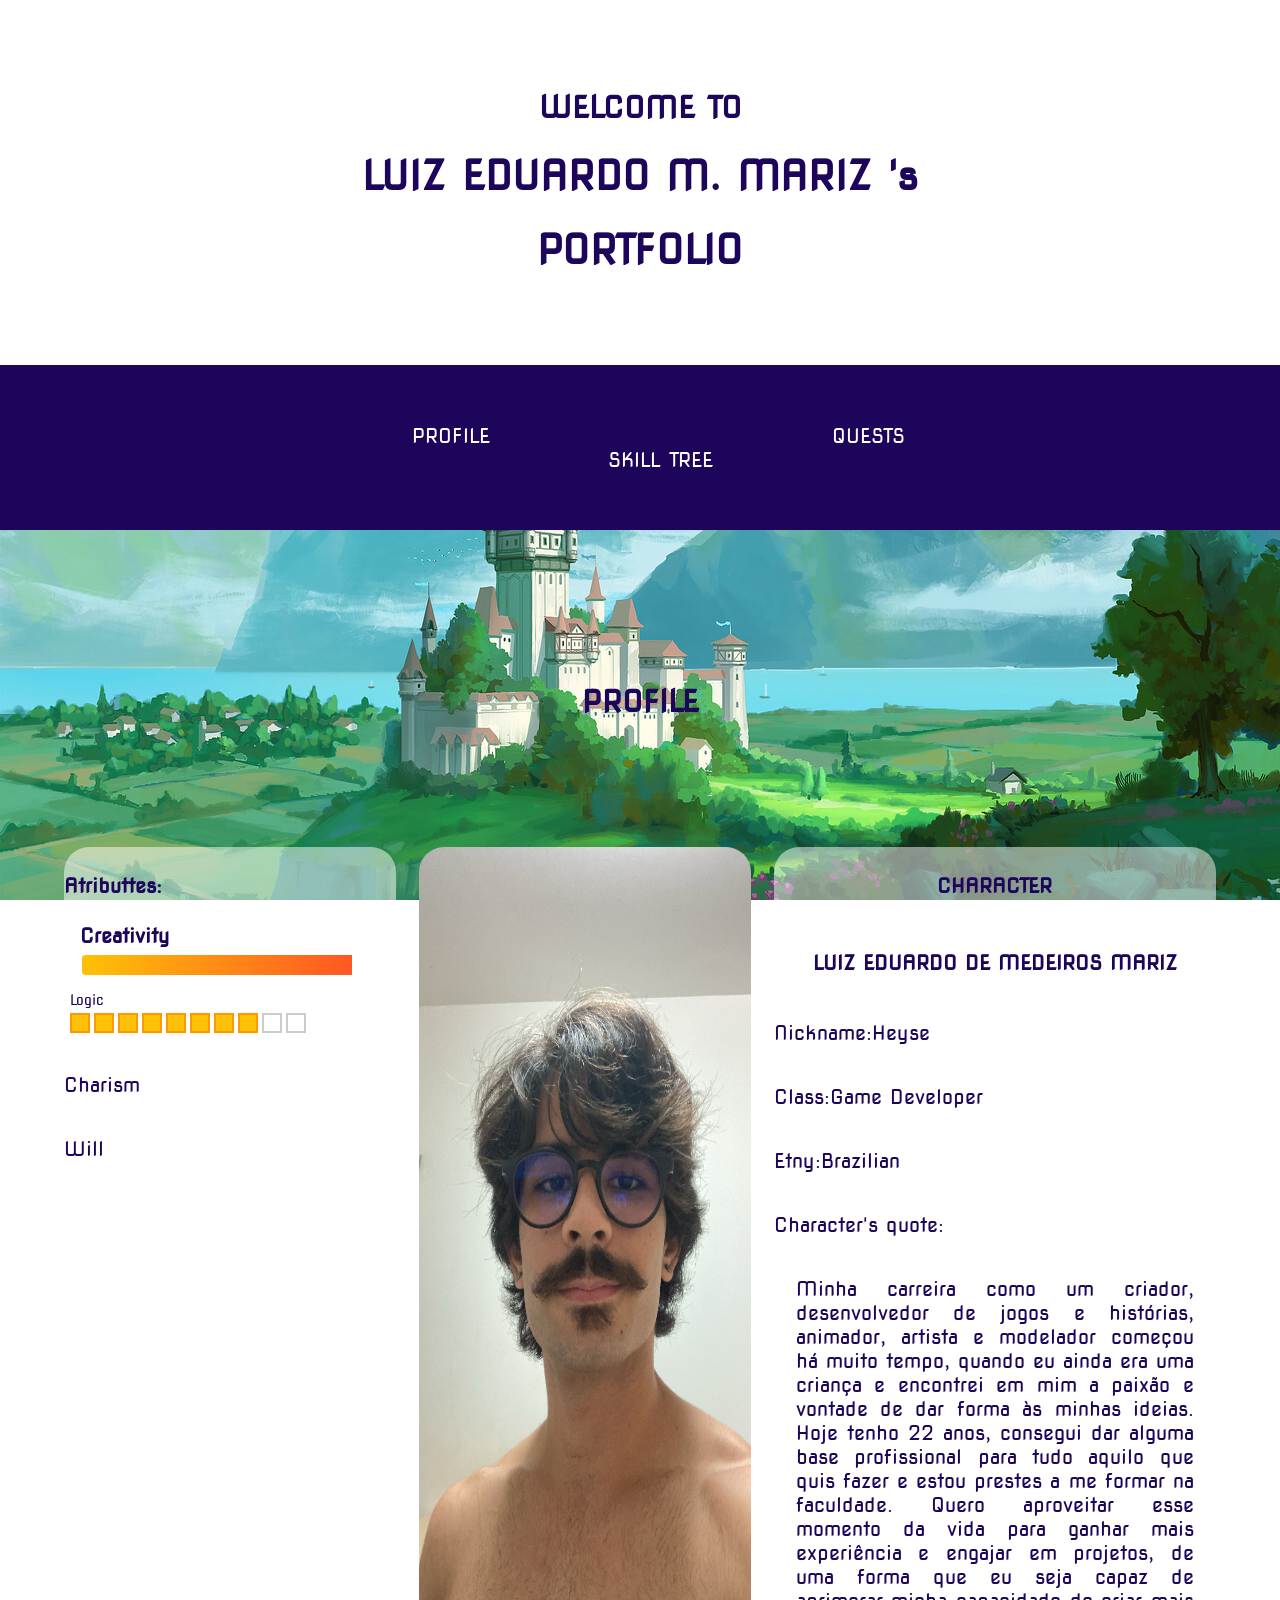
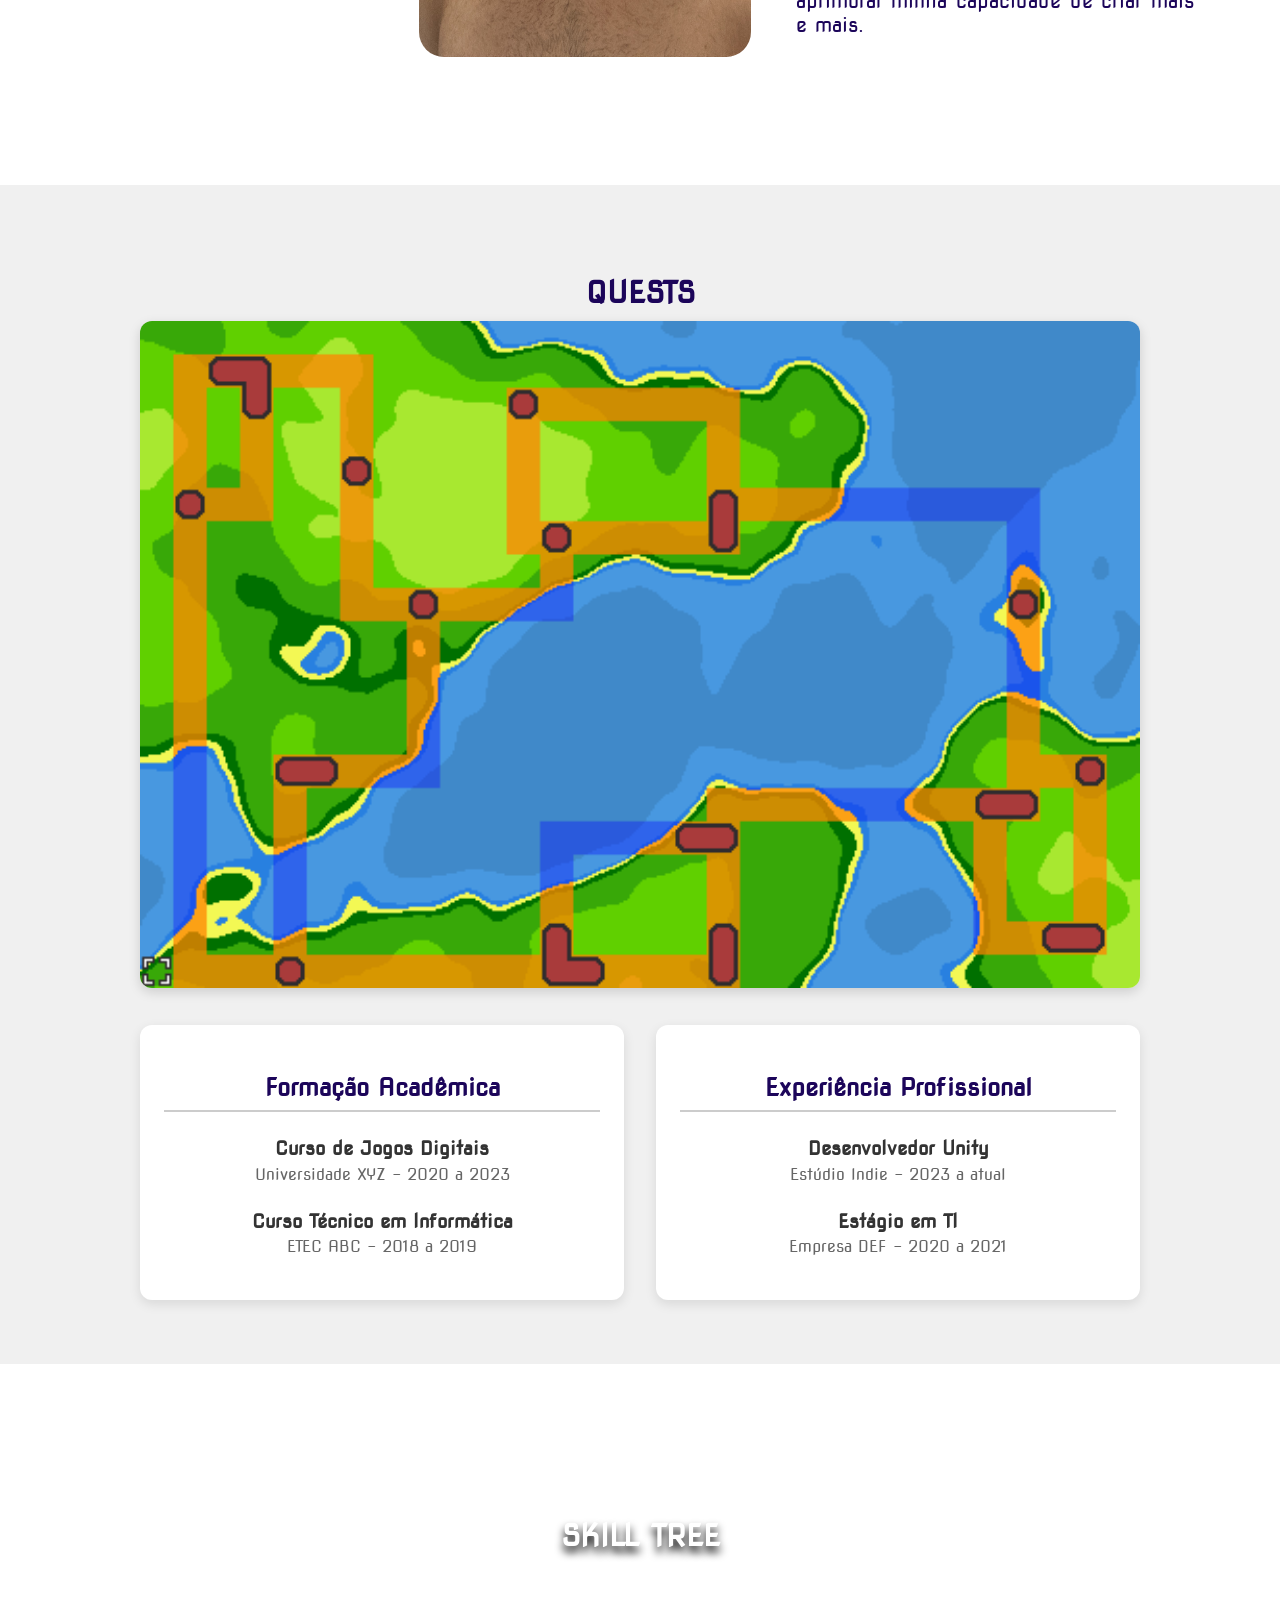
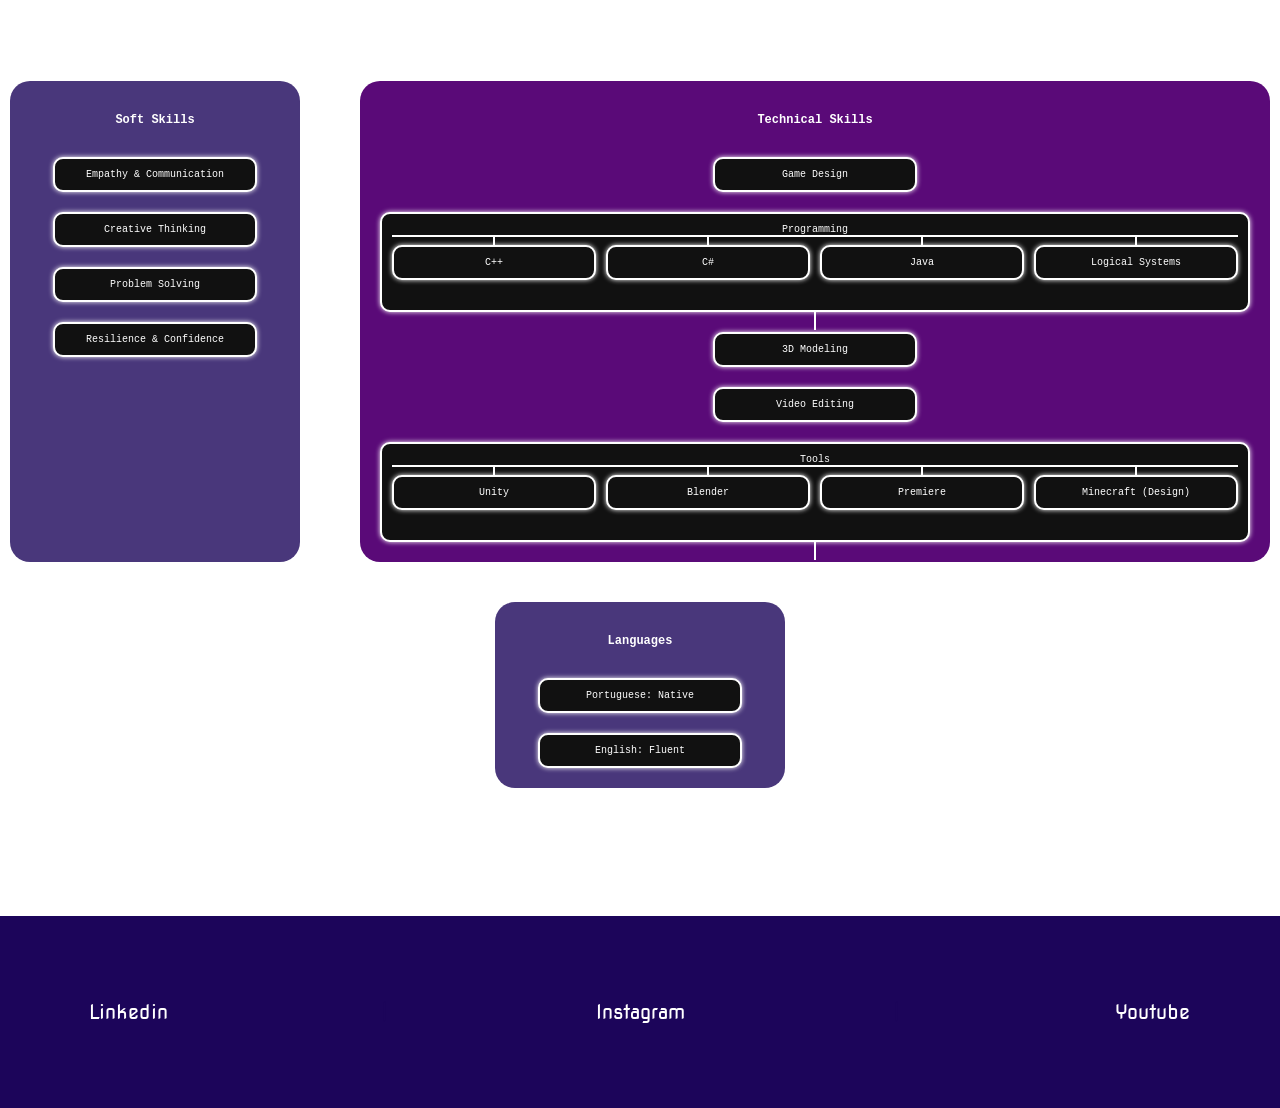
==== Portfolio.html @ ae9c26fe "1" ====
<!DOCTYPE html>
<html>
  <head>
    <meta charset="UTF-8">
    <meta name="viewport" content="width=device-width, initial-scale=1.0">
    <meta http-equiv="X-UA-Compatible" content="ie=edge">

    <link rel="stylesheet" href="css/Style.css">
    <link href="https://fonts.googleapis.com/css2?family=Nova+Square&display=swap" rel="stylesheet">

    <title>Mariz's Portfolio</title>
  </head>

  <body>
    <header id="Level01">
        <div class="container">
            <div class="title">
                <div>
                    <h2>WELCOME TO</h2>
                </div>
                <div>
                    <h1> <span>LUIZ EDUARDO M. MARIZ</span> 's</h1>
                </div>
                <div>
                    <h1>PORTFOLIO</h1>
                </div>
            </div>
        </div>
        
        <div class="container">
            <nav class="navigation">
                <ul>
                    <li><a href="#Level02">PROFILE</a></li>
                    <li><a href="#Level03">QUESTS</a></li>
                    <li><a href="#Level04">SKILL TREE</a></li>
                </ul>
            </nav>
        </div>
    </header>

    <section id="Level02">
        <div class="container section-title">
            <h2>PROFILE</h2>
        </div>
        <div class="container profile">
            <div class="container column" id="lvl02-atributtes">
                <div class="container">
                    <h4>Atributtes:</h4>
                </div>
                <div class="container column">
                    <div class="container row">
                        <div class="attribute">
                            <span>Creativity</span>
                            <div class="rating-bar">
                              <div class="fill" style="width: 90%;"></div>
                            </div>
                          </div>
                    </div>
                    <div class="container row">
                        <div class="attribute-pixel">
                            <span>Logic</span>
                            <div class="pixel-bar">
                              <span class="pixel filled"></span>
                              <span class="pixel filled"></span>
                              <span class="pixel filled"></span>
                              <span class="pixel filled"></span>
                              <span class="pixel filled"></span>
                              <span class="pixel filled"></span>
                              <span class="pixel filled"></span>
                              <span class="pixel filled"></span>
                              <span class="pixel"></span>
                              <span class="pixel"></span>
                            </div>
                          </div>
                    </div>
                    <div class="container row">
                        <p>Charism</p>
                    </div>
                    <div class="container row">
                        <p>Will</p>
                    </div>
                </div>
            </div>
            <div class="container" id="lvl02-image">
                <img src="./imgs/profile-img.JPG" alt="Luiz Eduardo's photo">
            </div>
            <div class="container" id="lvl02-description">
                <div class="container column" id="lvl02-description-title">
                    <div>
                        <h4>CHARACTER</h4>
                    </div>
                    <div>
                        <h4>LUIZ EDUARDO DE MEDEIROS MARIZ</h4>
                    </div>
                </div>
                <div class="container column">
                    <div class="container row">
                        <p>Nickname:</p> <p>Heyse</p>
                    </div>
                    <div class="container row">
                        <p>Class:</p> <p>Game Developer</p>
                    </div>
                    <div class="container row">
                        <p>Etny:</p> <p>Brazilian</p>
                    </div>
                    <div class="container row">
                        <p>Character's quote:</p> 
                        <div id="lvl02-description-character-quote">
                            <p>Minha carreira como um criador, desenvolvedor de jogos e histórias, animador, artista e modelador começou há muito tempo, 
                                quando eu ainda era uma criança e encontrei em mim a paixão e vontade de dar forma às minhas ideias. 
                                Hoje tenho 22 anos, consegui dar alguma base profissional para tudo aquilo que quis fazer e estou prestes a me formar na faculdade. 
                                Quero aproveitar esse momento da vida para ganhar mais experiência e engajar em projetos, de uma forma que eu seja capaz de aprimorar 
                                minha capacidade de criar mais e mais.
                            </p>
                        </div>
                    </div>
                </div>
            </div>
        </div>
    </section>

    <section id="Level03">
        <div class="container section-title">
            <h2>QUESTS</h2>
        </div>

        <div class="map-container">
            <img src="./imgs/map.png" alt="Mapa ilustrativo das experiências">
          </div>
        
          <div class="info-container">
            <div class="academic">
              <h3>Formação Acadêmica</h3>
              <div class="entry">
                <h4>Curso de Jogos Digitais</h4>
                <p>Universidade XYZ - 2020 a 2023</p>
              </div>
              <div class="entry">
                <h4>Curso Técnico em Informática</h4>
                <p>ETEC ABC - 2018 a 2019</p>
              </div>
            </div>
        
            <div class="professional">
              <h3>Experiência Profissional</h3>
              <div class="entry">
                <h4>Desenvolvedor Unity</h4>
                <p>Estúdio Indie - 2023 a atual</p>
              </div>
              <div class="entry">
                <h4>Estágio em TI</h4>
                <p>Empresa DEF - 2020 a 2021</p>
              </div>
            </div>
          </div>
        <!-- <div class="container" id="lvl03-image">
            
        </div>
        <div class="container row">
            <div class="container column">
                <div>
                    <h4>ACADEMIC</h4>
                </div>
                <div class="container row">
                    <div>
                        <p>Marista</p>
                        <p>Elementary to High School</p>
                        <p>2006 - 2019</p>
                    </div>
                    <div>
                        <p>Universidade Federal do Rio Grande do Norte (UFRN)</p>
                        <p>Bachelor in Information Technology</p>
                        <p>January 2021 - July 2025</p>
                    </div>
                </div>
            </div>
            <div class="container column">
                <div>
                    <h4>PROFESSIONAL</h4>
                </div>
                <div class="container row">
                    <div>
                        <p>SeuBoné</p>
                        <p>Web design and visual identity</p>
                        <p>Service branding and visual development</p>
                        <p>December 2020 to February 2021</p>
                    </div>
                    <div>
                        <p>Pendry Hotel</p>
                        <p>Housekeeping Assistant</p>
                        <p>December 2022 to March 2023</p>
                    </div>
                    <div>
                        <p>UFRN Extension</p>
                        <p>Educational Game Project, focused on teaching Mathematics and Geography </p>
                        <p>July 2023 to February 2024</p>
                    </div>
                </div>
            </div>
        </div> -->
    </section>

    <section id="Level04">
        <div class="container section-title">
            <h2>SKILL TREE</h2>
        </div>
        <!-- <div class="skill-tree">
            <div class="skill-branch">
              <div class="skill-node">Programming</div>
              <div class="skill-line vertical"></div>
              <div class="skill-subbranch">
                <div class="skill-node">C#</div>
                <div class="skill-node">Unity</div>
                <div class="skill-node">Git</div>
              </div>
            </div>
        </div> -->
        <div class="skill-tree-wrapper">
            <div class="skill-category">
              <h3>Soft Skills</h3>
              <div class="skill-node">Empathy & Communication</div>
              <div class="skill-node">Creative Thinking</div>
              <div class="skill-node">Problem Solving</div>
              <div class="skill-node">Resilience & Confidence</div>
            </div>
          
            <div class="skill-category central">
              <h3>Technical Skills</h3>
              <div class="skill-node">Game Design</div>
              <div class="skill-node has-children">
                Programming
                <div class="skill-subbranch">
                  <div class="skill-node">C++</div>
                  <div class="skill-node">C#</div>
                  <div class="skill-node">Java</div>
                  <div class="skill-node">Logical Systems</div>
                </div>
              </div>
              <div class="skill-node">3D Modeling</div>
              <div class="skill-node">Video Editing</div>
              <div class="skill-node has-children">
                Tools
                <div class="skill-subbranch">
                  <div class="skill-node">Unity</div>
                  <div class="skill-node">Blender</div>
                  <div class="skill-node">Premiere</div>
                  <div class="skill-node">Minecraft (Design)</div>
                </div>
              </div>
            </div>
          
            <div class="skill-category">
              <h3>Languages</h3>
              <div class="skill-node">Portuguese: Native</div>
              <div class="skill-node">English: Fluent</div>
            </div>
          </div>
    </section>

  </body>

  <footer>
    <div class="container">
        <div class="item">
            <a href="https://www.linkedin.com/in/luiz-eduardo-mariz-1476a11b5/" target="_blank">Linkedin</a>
        </div>
        <div class="item">
            <p>|</p>
        </div>
        <div class="item">
            <a href="https://www.instagram.com/dumarizz/?hl=pt-br" target="_blank">Instagram</a>
        </div>
        <div class="item">
            <p>|</p>
        </div>
        <div class="item">
            <a href="https://www.youtube.com/@casanarvore" target="_blank">Youtube</a>
        </div>
    </div>
  </footer>
</html>
---- css/Style.css ----
/* General */

.container{
  display: flex;
  flex-wrap: wrap;
  /* justify-content: space-between; */
}

a{
  text-decoration: none;
}

.item{
  text-align: center;
  flex: 1;
  margin: auto;
}

.section-title h2{
  margin-left: auto;
  margin-right: auto;

  margin-bottom: 10%;
}

.column{
  flex-direction: column;
}

.row{
  flex-direction: row;
}

/*  Body */

body{
  margin: 0;

  text-align: center;
  color: rgb(28, 5, 90);

  font-family: "Nova Square", sans-serif;
  /* font-family:Bahnschrift, Comic Sans MS; */
  font-size: 20px
}

/* Header */

.title{
  width: 100%;

  background-image: url(https://images.steamusercontent.com/ugc/2310974141604980016/B4EF3A7A2D1772DE26B1A6F51CE33A04FD8BB917/?imw=5000&imh=5000&ima=fit&impolicy=Letterbox&imcolor=%23000000&letterbox=false);

  padding-top: 5%;
  padding-bottom: 5%;
}

.navigation{
  background-color: rgb(28, 5, 90);

  flex: auto;
  padding-top: 3%;
  padding-bottom: 3%;

  z-index: 2;
}

.navigation ul{
  list-style-type: none;

  display: block;
}

.navigation li{
  display: inline-block;
  width: 33%;
}

.navigation a{
  color: white;
}

/* profile - Level02 */

#Level02{

  padding-top: 10%;
  padding-bottom: 10%;

  background: url(../imgs/castle_field1.jpg) fixed;
  background-color: #fff;

  z-index: 1;
}

.profile{
  /* display: flex; */
  justify-content: space-around;

  margin-left: 5%;
  margin-right: 5%;
}

#lvl02-atributtes{
  flex: 3;
  text-align: center;

  border-radius: 25px;
  background-color: rgba(255, 255, 255, 0.5);
}

.attribute {
  margin-bottom: 15px;
  text-align: left;
  width: 100%;
  max-width: 300px;
  margin-left: auto;
  margin-right: auto;

  font-weight: bold;
}

.rating-bar {
  width: 100%;
  height: 20px;
  background-color: rgba(255, 255, 255, 0.2);
  border: 2px solid white;
  border-radius: 5px;
  overflow: hidden;
  margin-top: 5px;
}

.fill {
  height: 100%;
  background: linear-gradient(to right, #ffc107, #ff5722);
  border-radius: 3px 0 0 3px;
}

.attribute-pixel {
  margin-bottom: 20px;
  text-align: left;
  width: 100%;
  max-width: 320px;
  margin-left: auto;
  margin-right: auto;

  font-size: 14px;
}

.pixel-bar {
  display: flex;
  gap: 4px;
  margin-top: 5px;
}

.pixel {
  width: 20px;
  height: 20px;
  background-color: transparent;
  border: 2px solid #ccc;
  box-sizing: border-box;
}

.pixel.filled {
  background-color: #ffc107;
  border-color: #ff9800;
}

#lvl02-image{
  flex: 3;
  justify-content: center;
  margin-left: 2%;
  margin-right: 2%;

  border-radius: 25px;
}

#lvl02-image img{
  width: 100%;
  max-width: 1000px;
  height: auto;

  border-radius: 25px;
}

#lvl02-description{
  flex: 4;
  flex-wrap: wrap;
  text-align: center;

  border-radius: 25px;
  background-color: rgba(255, 255, 255, 0.5);
}

#lvl02-description div{
  width: 100%;

}

#lvl02-description-character-quote{
  margin-left: 5%;
  margin-right: 5%;

  text-align: justify;
}

/* quests - Level03 */

/* #Level03{
  width: 100%; 
  padding-top: 10%;
  padding-bottom: 10%;
  background-color: rgb(14, 29, 95);

  color: white;

  z-index: 2;
} */

#Level03 {
  padding: 4rem 2rem;
  background-color: #f0f0f0;
  display: flex;
  flex-direction: column;
  align-items: center;
}

#Level03 .map-container {
  width: 100%;
  max-width: 1000px;
  margin-bottom: 2rem;
}

#Level03 .map-container img {
  width: 100%;
  height: auto;
  border-radius: 12px;
  box-shadow: 0 4px 12px rgba(0, 0, 0, 0.15);
}

/* Container das duas áreas (acadêmica e profissional) */
#Level03 .info-container {
  display: flex;
  flex-direction: row;
  justify-content: space-between;
  gap: 2rem;
  width: 100%;
  max-width: 1000px;
  flex-wrap: wrap;
}

/* Cada coluna */
#Level03 .academic,
#Level03 .professional {
  flex: 1;
  min-width: 300px;
  background-color: white;
  border-radius: 12px;
  padding: 1.5rem;
  box-shadow: 0 4px 12px rgba(0, 0, 0, 0.1);
}

/* Título das colunas */
#Level03 .academic h3,
#Level03 .professional h3 {
  font-size: 1.5rem;
  margin-bottom: 1rem;
  border-bottom: 2px solid #ccc;
  padding-bottom: 0.5rem;
}

/* Tópicos dentro de cada área */
#Level03 .academic .entry,
#Level03 .professional .entry {
  margin-bottom: 1.25rem;
}

#Level03 .entry h4 {
  font-size: 1.2rem;
  margin-bottom: 0.3rem;
  color: #333;
}

#Level03 .entry p {
  margin: 0;
  font-size: 1rem;
  color: #666;
}

/* skill tree - Level04 */

#Level04{
  width: 100%; 
  padding-top: 10%;
  padding-bottom: 10%;

  background: url(../imgs/galaxy1.webp) fixed;
  background-color: rgb(210, 255, 127);
}

#Level04 .section-title{
  color: white;
  text-shadow: 0 6px 8px black
}

/* .skill-tree {
  display: flex;
  justify-content: center;
  align-items: flex-start;
  flex-direction: column;
  gap: 20px;
  margin: 0 auto;
  width: fit-content;
}

.skill-branch {
  display: flex;
  flex-direction: column;
  align-items: center;
  position: relative;
}

.skill-subbranch {
  display: flex;
  gap: 40px;
  margin-top: 20px;
}

.skill-node {
  background-color: rgb(28, 5, 90);
  color: white;
  padding: 10px 20px;
  border-radius: 10px;
  border: 2px solid #fff;
  text-align: center;
  min-width: 100px;
  font-family: 'Press Start 2P', monospace;
  font-size: 12px;
  box-shadow: 0 0 5px #fff;
}

.skill-line.vertical {
  width: 2px;
  height: 20px;
  background-color: white;
  margin: 10px 0;
} */

.skill-tree-wrapper {
  display: flex;
  justify-content: space-around;
  flex-wrap: wrap;
  gap: 40px;
  margin: 0 auto;
  color: white;
  font-family: 'Press Start 2P', monospace;
  text-align: center;
}

.skill-category {
  display: flex;
  flex-direction: column;
  align-items: center;
  gap: 20px;
  background-color: rgba(28, 5, 90, 0.8);
  padding: 20px;
  border-radius: 20px;
  box-shadow: 0 0 10px white;
  min-width: 250px;
}

.skill-category.central {
  background-color: rgb(90, 10, 120);
}

.skill-category h3 {
  font-size: 12px;
  margin-bottom: 10px;
}

.skill-node {
  background-color: #111;
  border: 2px solid white;
  padding: 10px;
  border-radius: 10px;
  font-size: 10px;
  width: fit-content;
  min-width: 180px;
  box-shadow: 0 0 5px white;
}

.skill-node.has-children {
  position: relative;
}

.skill-subbranch {
  margin-top: 10px;
  display: flex;
  gap: 10px;
  flex-wrap: wrap;
  justify-content: center;
}

.skill-node.has-children {
  position: relative;
  padding-bottom: 30px; /* espaço pra linha */
}

.skill-node.has-children::before {
  content: "";
  position: absolute;
  top: 100%;
  left: 50%;
  width: 2px;
  height: 20px;
  background-color: white;
  transform: translateX(-50%);
}

.skill-subbranch {
  position: relative;
  display: flex;
  gap: 10px;
  flex-wrap: wrap;
  justify-content: center;
  margin-top: 10px;
}

.skill-subbranch::before {
  content: "";
  position: absolute;
  top: -10px;
  left: 0;
  width: 100%;
  height: 2px;
  background-color: white;
}

.skill-subbranch .skill-node {
  position: relative;
}

.skill-subbranch .skill-node::before {
  content: "";
  position: absolute;
  top: -10px;
  left: 50%;
  width: 2px;
  height: 10px;
  background-color: white;
  transform: translateX(-50%);
}

/* footer */

footer{
  background-color: rgb(28, 5, 90);

  padding-top: 5%;
  padding-bottom: 5%;
}

footer a{
  color: white;
}
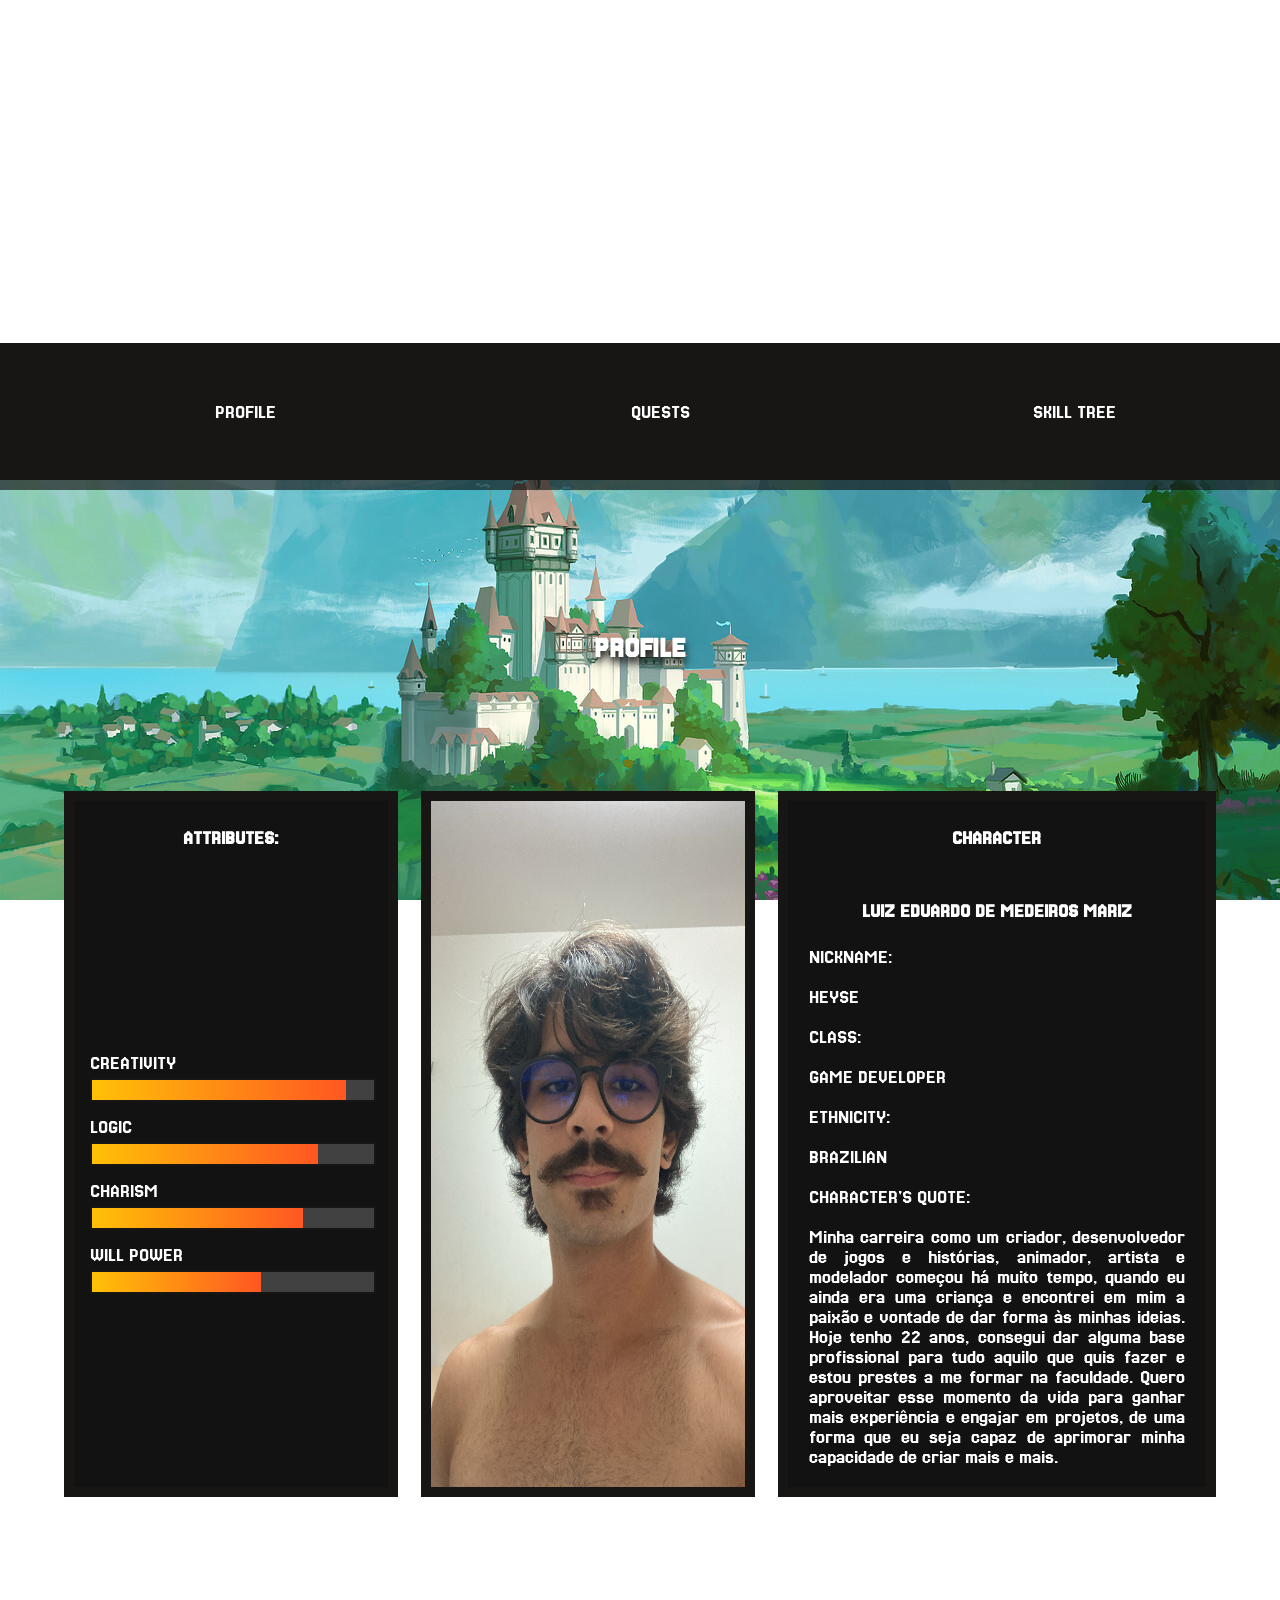
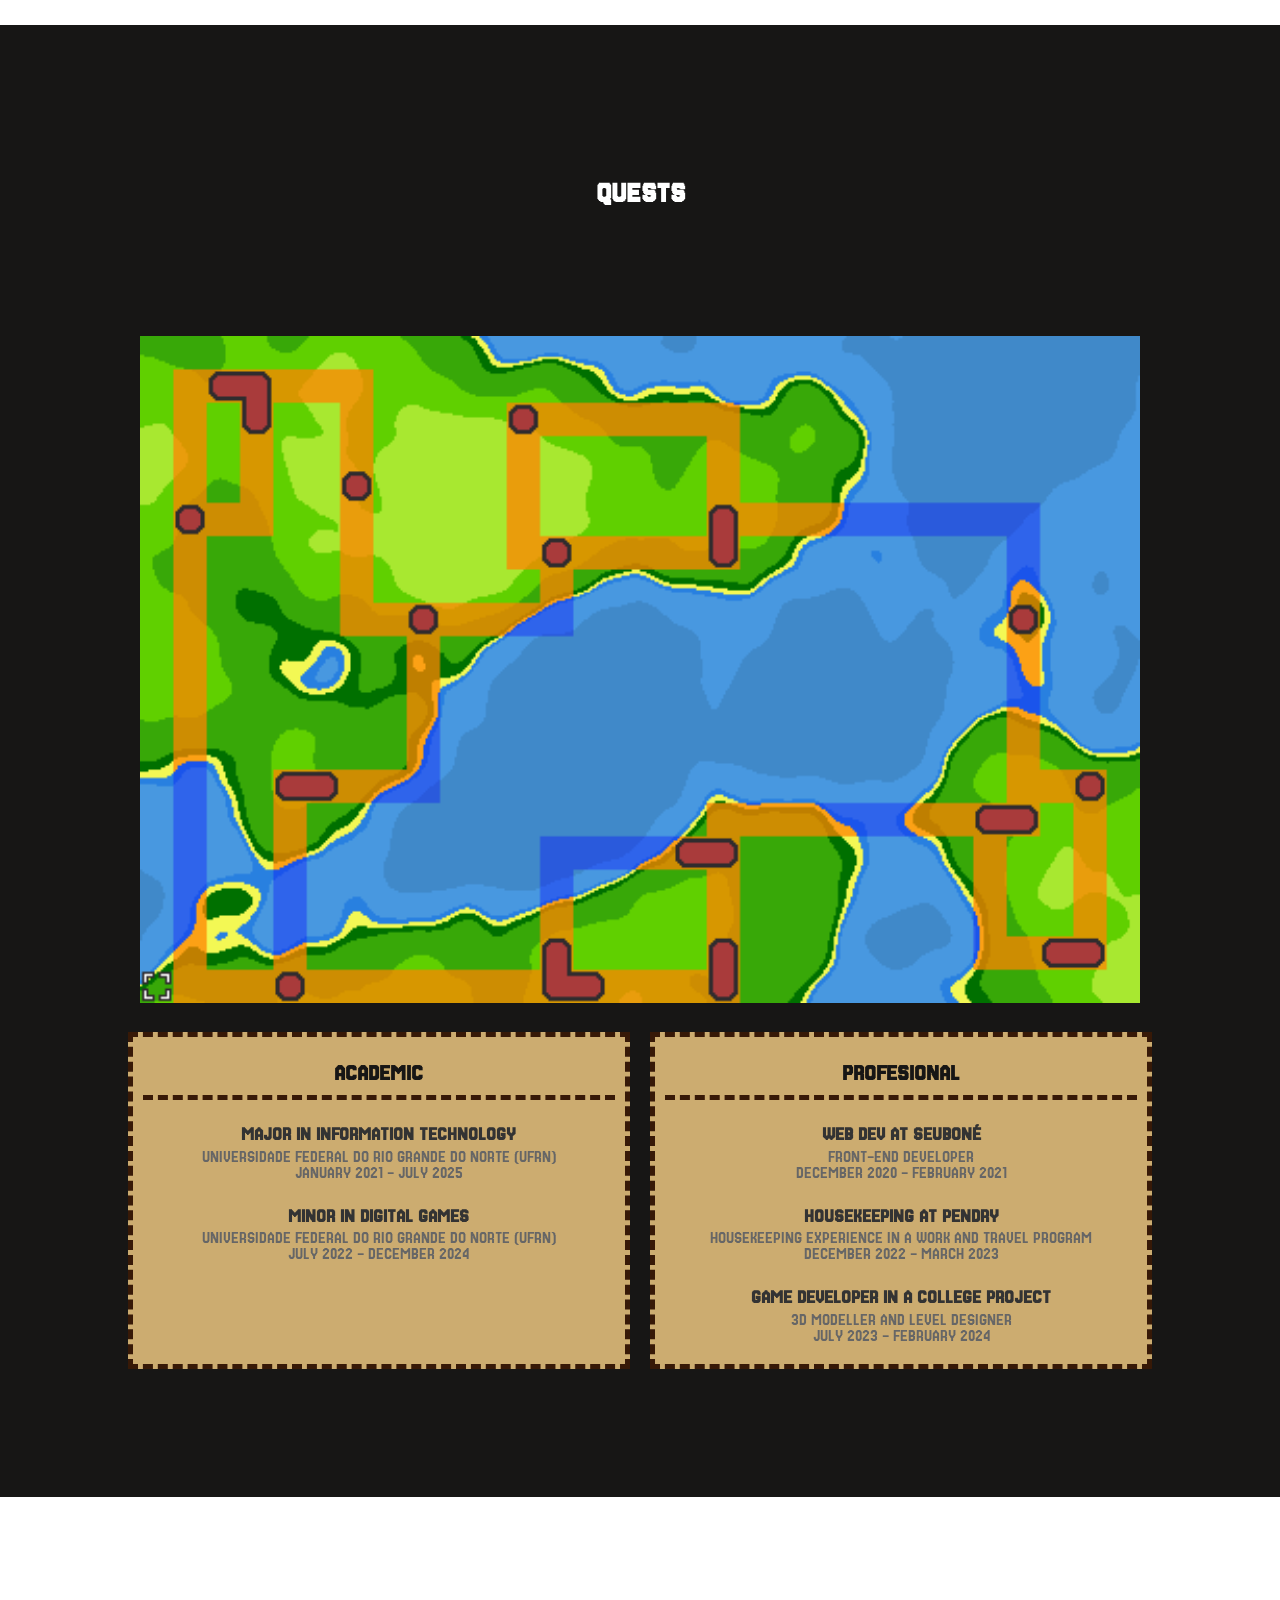
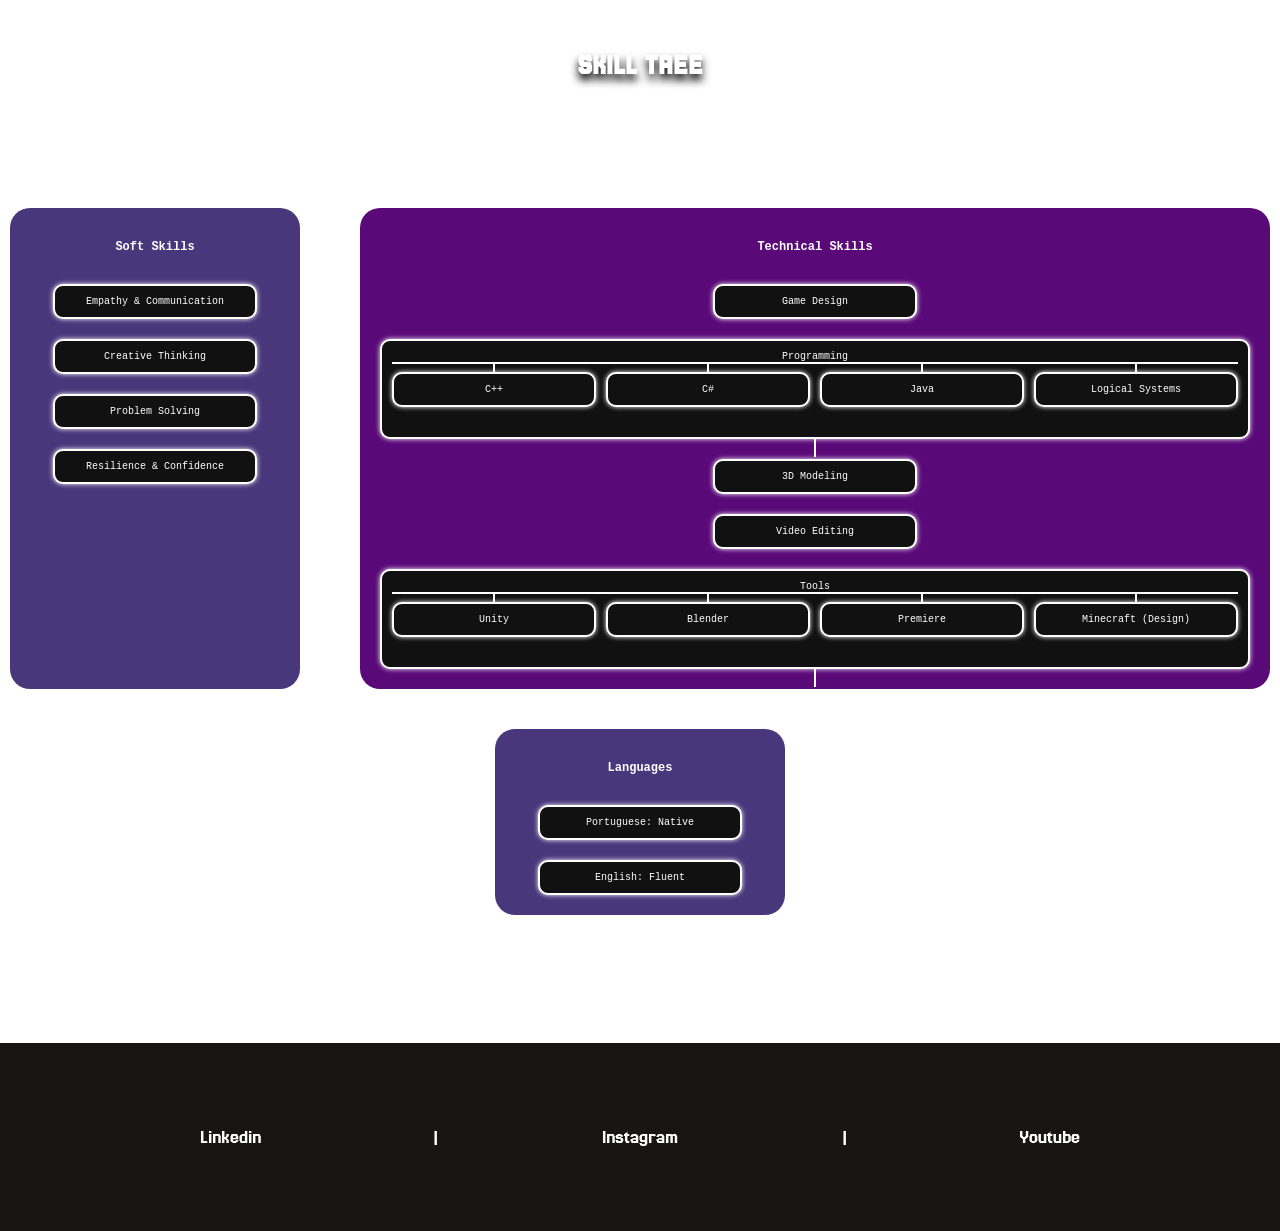
==== commit cf40ee16: "ee" ====
--- a/Portfolio.html
+++ b/Portfolio.html
@@ -6,7 +6,7 @@
     <meta http-equiv="X-UA-Compatible" content="ie=edge">
 
     <link rel="stylesheet" href="css/Style.css">
-    <link href="https://fonts.googleapis.com/css2?family=Nova+Square&display=swap" rel="stylesheet">
+    <link href="https://fonts.googleapis.com/css2?family=Jersey+25&display=swap" rel="stylesheet">
 
     <title>Mariz's Portfolio</title>
   </head>
@@ -43,41 +43,42 @@
             <h2>PROFILE</h2>
         </div>
         <div class="container profile">
-            <div class="container column" id="lvl02-atributtes">
-                <div class="container">
-                    <h4>Atributtes:</h4>
-                </div>
-                <div class="container column">
-                    <div class="container row">
-                        <div class="attribute">
-                            <span>Creativity</span>
+            <div class="container" id="lvl02-atributtes">
+                <div class="container column">
+                    <h4>ATTRIBUTES:</h4>
+                </div>
+                <div class="container column">
+                    <div class="container row">
+                        <div class="attribute">
+                            <span>CREATIVITY</span>
                             <div class="rating-bar">
                               <div class="fill" style="width: 90%;"></div>
                             </div>
                           </div>
                     </div>
                     <div class="container row">
-                        <div class="attribute-pixel">
-                            <span>Logic</span>
-                            <div class="pixel-bar">
-                              <span class="pixel filled"></span>
-                              <span class="pixel filled"></span>
-                              <span class="pixel filled"></span>
-                              <span class="pixel filled"></span>
-                              <span class="pixel filled"></span>
-                              <span class="pixel filled"></span>
-                              <span class="pixel filled"></span>
-                              <span class="pixel filled"></span>
-                              <span class="pixel"></span>
-                              <span class="pixel"></span>
-                            </div>
-                          </div>
-                    </div>
-                    <div class="container row">
-                        <p>Charism</p>
-                    </div>
-                    <div class="container row">
-                        <p>Will</p>
+                        <div class="attribute">
+                            <span>LOGIC</span>
+                            <div class="rating-bar">
+                                <div class="fill" style="width: 80%;"></div>
+                            </div>
+                        </div>
+                    </div>
+                    <div class="container row">
+                        <div class="attribute">
+                            <span>CHARISM</span>
+                            <div class="rating-bar">
+                                <div class="fill" style="width: 75%;"></div>
+                            </div>
+                        </div>
+                    </div>
+                    <div class="container row">
+                        <div class="attribute">
+                            <span>WILL POWER</span>
+                            <div class="rating-bar">
+                                <div class="fill" style="width: 60%;"></div>
+                            </div>
+                        </div>
                     </div>
                 </div>
             </div>
@@ -85,7 +86,7 @@
                 <img src="./imgs/profile-img.JPG" alt="Luiz Eduardo's photo">
             </div>
             <div class="container" id="lvl02-description">
-                <div class="container column" id="lvl02-description-title">
+                <div class="container column">
                     <div>
                         <h4>CHARACTER</h4>
                     </div>
@@ -95,16 +96,25 @@
                 </div>
                 <div class="container column">
                     <div class="container row">
-                        <p>Nickname:</p> <p>Heyse</p>
-                    </div>
-                    <div class="container row">
-                        <p>Class:</p> <p>Game Developer</p>
-                    </div>
-                    <div class="container row">
-                        <p>Etny:</p> <p>Brazilian</p>
-                    </div>
-                    <div class="container row">
-                        <p>Character's quote:</p> 
+                        <span>NICKNAME:</span> 
+                        <div>
+                            <p>HEYSE</p>
+                        </div>
+                    </div>
+                    <div class="container row">
+                        <span>CLASS:</span> 
+                        <div>
+                            <p>GAME DEVELOPER</p>
+                        </div>
+                    </div>
+                    <div class="container row">
+                        <span>ETHNICITY:</span>
+                        <div>
+                            <p>BRAZILIAN</p>
+                        </div>
+                    </div>
+                    <div class="container row">
+                        <span>CHARACTER'S QUOTE:</span> 
                         <div id="lvl02-description-character-quote">
                             <p>Minha carreira como um criador, desenvolvedor de jogos e histórias, animador, artista e modelador começou há muito tempo, 
                                 quando eu ainda era uma criança e encontrei em mim a paixão e vontade de dar forma às minhas ideias. 
@@ -130,74 +140,38 @@
         
           <div class="info-container">
             <div class="academic">
-              <h3>Formação Acadêmica</h3>
-              <div class="entry">
-                <h4>Curso de Jogos Digitais</h4>
-                <p>Universidade XYZ - 2020 a 2023</p>
-              </div>
-              <div class="entry">
-                <h4>Curso Técnico em Informática</h4>
-                <p>ETEC ABC - 2018 a 2019</p>
+              <h3>ACADEMIC</h3>
+              <div class="entry">
+                <h4>MAJOR IN INFORMATION TECHNOLOGY</h4>
+                <p>UNIVERSIDADE FEDERAL DO RIO GRANDE DO NORTE (UFRN)</p>
+                <p>JANUARY 2021 - JULY 2025</p>
+              </div>
+              <div class="entry">
+                <h4>MINOR IN DIGITAL GAMES</h4>
+                <p>UNIVERSIDADE FEDERAL DO RIO GRANDE DO NORTE (UFRN)</p>
+                <p>JULY 2022 - DECEMBER 2024</p>
               </div>
             </div>
         
-            <div class="professional">
-              <h3>Experiência Profissional</h3>
-              <div class="entry">
-                <h4>Desenvolvedor Unity</h4>
-                <p>Estúdio Indie - 2023 a atual</p>
-              </div>
-              <div class="entry">
-                <h4>Estágio em TI</h4>
-                <p>Empresa DEF - 2020 a 2021</p>
+            <div class="profesional">
+              <h3>PROFESIONAL</h3>
+              <div class="entry">
+                <h4>WEB DEV AT SEUBONÉ</h4>
+                <p>FRONT-END DEVELOPER</p>
+                <p>DECEMBER 2020 - FEBRUARY 2021</p>
+              </div>
+              <div class="entry">
+                <h4>HOUSEKEEPING AT PENDRY</h4>
+                <p>HOUSEKEEPING EXPERIENCE IN A WORK AND TRAVEL PROGRAM</p>
+                <p>DECEMBER 2022 - MARCH 2023</p>
+              </div>
+              <div class="entry">
+                <h4>GAME DEVELOPER IN A COLLEGE PROJECT</h4>
+                <p>3D MODELLER AND LEVEL DESIGNER</p>
+                <p>JULY 2023 - FEBRUARY 2024</p>
               </div>
             </div>
           </div>
-        <!-- <div class="container" id="lvl03-image">
-            
-        </div>
-        <div class="container row">
-            <div class="container column">
-                <div>
-                    <h4>ACADEMIC</h4>
-                </div>
-                <div class="container row">
-                    <div>
-                        <p>Marista</p>
-                        <p>Elementary to High School</p>
-                        <p>2006 - 2019</p>
-                    </div>
-                    <div>
-                        <p>Universidade Federal do Rio Grande do Norte (UFRN)</p>
-                        <p>Bachelor in Information Technology</p>
-                        <p>January 2021 - July 2025</p>
-                    </div>
-                </div>
-            </div>
-            <div class="container column">
-                <div>
-                    <h4>PROFESSIONAL</h4>
-                </div>
-                <div class="container row">
-                    <div>
-                        <p>SeuBoné</p>
-                        <p>Web design and visual identity</p>
-                        <p>Service branding and visual development</p>
-                        <p>December 2020 to February 2021</p>
-                    </div>
-                    <div>
-                        <p>Pendry Hotel</p>
-                        <p>Housekeeping Assistant</p>
-                        <p>December 2022 to March 2023</p>
-                    </div>
-                    <div>
-                        <p>UFRN Extension</p>
-                        <p>Educational Game Project, focused on teaching Mathematics and Geography </p>
-                        <p>July 2023 to February 2024</p>
-                    </div>
-                </div>
-            </div>
-        </div> -->
     </section>
 
     <section id="Level04">
@@ -260,7 +234,7 @@
   </body>
 
   <footer>
-    <div class="container">
+    <div class="container" id="footer-div">
         <div class="item">
             <a href="https://www.linkedin.com/in/luiz-eduardo-mariz-1476a11b5/" target="_blank">Linkedin</a>
         </div>
--- a/css/Style.css
+++ b/css/Style.css
@@ -37,9 +37,9 @@
   margin: 0;
 
   text-align: center;
-  color: rgb(28, 5, 90);
-
-  font-family: "Nova Square", sans-serif;
+  color: white;
+
+  font-family: "Jersey 25", sans-serif;
   /* font-family:Bahnschrift, Comic Sans MS; */
   font-size: 20px
 }
@@ -56,7 +56,10 @@
 }
 
 .navigation{
-  background-color: rgb(28, 5, 90);
+  /* background-color: rgb(28, 5, 90); */
+  background-color: #171615;
+
+  box-shadow: 0px 10px #131212a4;
 
   flex: auto;
   padding-top: 3%;
@@ -93,6 +96,10 @@
   z-index: 1;
 }
 
+#Level02 .section-title{
+  text-shadow: 0 6px 8px black
+}
+
 .profile{
   /* display: flex; */
   justify-content: space-around;
@@ -105,65 +112,49 @@
   flex: 3;
   text-align: center;
 
-  border-radius: 25px;
-  background-color: rgba(255, 255, 255, 0.5);
-}
+  /* border-radius: 25px;
+  background-color: rgba(255, 255, 255, 0.5); */
+
+  border-style: solid;
+  border-width: 10px ;
+  border-color: #171615;
+
+  
+  background-color: #131212;
+}
+
+#lvl02-atributtes div{
+  width: 100%;
+}
+
 
 .attribute {
   margin-bottom: 15px;
+
   text-align: left;
-  width: 100%;
-  max-width: 300px;
-  margin-left: auto;
-  margin-right: auto;
-
-  font-weight: bold;
+
+  width: 100%;
+  /* max-width: 300px; */
+
+  margin-left: 5%;
+  margin-right: 5%;
 }
 
 .rating-bar {
   width: 100%;
   height: 20px;
+
   background-color: rgba(255, 255, 255, 0.2);
-  border: 2px solid white;
-  border-radius: 5px;
-  overflow: hidden;
+
+  border: 2px solid #171615;
+
   margin-top: 5px;
 }
 
 .fill {
   height: 100%;
   background: linear-gradient(to right, #ffc107, #ff5722);
-  border-radius: 3px 0 0 3px;
-}
-
-.attribute-pixel {
-  margin-bottom: 20px;
-  text-align: left;
-  width: 100%;
-  max-width: 320px;
-  margin-left: auto;
-  margin-right: auto;
-
-  font-size: 14px;
-}
-
-.pixel-bar {
-  display: flex;
-  gap: 4px;
-  margin-top: 5px;
-}
-
-.pixel {
-  width: 20px;
-  height: 20px;
-  background-color: transparent;
-  border: 2px solid #ccc;
-  box-sizing: border-box;
-}
-
-.pixel.filled {
-  background-color: #ffc107;
-  border-color: #ff9800;
+
 }
 
 #lvl02-image{
@@ -172,7 +163,11 @@
   margin-left: 2%;
   margin-right: 2%;
 
-  border-radius: 25px;
+  border-style: solid;
+  border-width: 10px ;
+  border-color: #171615;
+
+  /* border-radius: 25px; */
 }
 
 #lvl02-image img{
@@ -180,7 +175,7 @@
   max-width: 1000px;
   height: auto;
 
-  border-radius: 25px;
+  /* border-radius: 25px; */
 }
 
 #lvl02-description{
@@ -188,13 +183,32 @@
   flex-wrap: wrap;
   text-align: center;
 
-  border-radius: 25px;
-  background-color: rgba(255, 255, 255, 0.5);
+  color: white;
+
+  /* border-radius: 25px; */
+  /* background-color: rgba(255, 255, 255, 0.5); */
+
+  border-style: solid;
+  border-width: 10px ;
+  border-color: #171615;
+
+  
+  background-color: #131212;
 }
 
 #lvl02-description div{
   width: 100%;
-
+}
+
+#lvl02-description div span{
+  margin-left: 5%;
+}
+
+#lvl02-description .container .row div{
+  margin-left: 5%;
+  margin-right: 5%;
+
+  text-align: justify;
 }
 
 #lvl02-description-character-quote{
@@ -206,72 +220,88 @@
 
 /* quests - Level03 */
 
-/* #Level03{
+#Level03{
   width: 100%; 
   padding-top: 10%;
   padding-bottom: 10%;
-  background-color: rgb(14, 29, 95);
-
-  color: white;
+
+  align-items: center;
+
+  /* background-color: rgb(14, 29, 95); */
+  background-color: #171615;
+  /* box-shadow: 0px 10px #ff0000; */
+
+  color: white;
+
+  /* display: flex;
+  flex-direction: column; */
 
   z-index: 2;
-} */
-
-#Level03 {
-  padding: 4rem 2rem;
-  background-color: #f0f0f0;
-  display: flex;
-  flex-direction: column;
-  align-items: center;
 }
 
 #Level03 .map-container {
   width: 100%;
   max-width: 1000px;
-  margin-bottom: 2rem;
+  margin-bottom: 2%;
+
+  margin-left: auto;
+  margin-right: auto;
 }
 
 #Level03 .map-container img {
   width: 100%;
   height: auto;
-  border-radius: 12px;
-  box-shadow: 0 4px 12px rgba(0, 0, 0, 0.15);
-}
-
-/* Container das duas áreas (acadêmica e profissional) */
+
+  /* box-shadow: 0 4px 12px rgba(0, 0, 0, 0.15); */
+}
+
 #Level03 .info-container {
+  margin-left: auto;
+  margin-right: auto;
+  
   display: flex;
   flex-direction: row;
   justify-content: space-between;
-  gap: 2rem;
-  width: 100%;
-  max-width: 1000px;
+  gap: 2%;
+  width: 100%;
+
+  max-width: 80%;
   flex-wrap: wrap;
 }
 
 /* Cada coluna */
 #Level03 .academic,
-#Level03 .professional {
+#Level03 .profesional {
   flex: 1;
+
   min-width: 300px;
-  background-color: white;
-  border-radius: 12px;
-  padding: 1.5rem;
-  box-shadow: 0 4px 12px rgba(0, 0, 0, 0.1);
+  background-color: #ccac70;
+
+  border-style: dashed;
+  border-width: 5px ;
+  border-color: #371907;
+
+  /* padding: 1.5rem;
+  box-shadow: 0 4px 12px rgba(0, 0, 0, 0.1); */
 }
 
 /* Título das colunas */
 #Level03 .academic h3,
-#Level03 .professional h3 {
-  font-size: 1.5rem;
-  margin-bottom: 1rem;
-  border-bottom: 2px solid #ccc;
-  padding-bottom: 0.5rem;
+#Level03 .profesional h3 {
+
+  color: #171615;
+
+  margin-bottom: 2%;
+  margin-left: 2%;
+  margin-right: 2%;
+  border-bottom: 5px dashed #371907;
+
+  padding-bottom: 2%;
 }
 
 /* Tópicos dentro de cada área */
 #Level03 .academic .entry,
-#Level03 .professional .entry {
+#Level03 .profesional .entry {
   margin-bottom: 1.25rem;
 }
 
@@ -302,49 +332,6 @@
   color: white;
   text-shadow: 0 6px 8px black
 }
-
-/* .skill-tree {
-  display: flex;
-  justify-content: center;
-  align-items: flex-start;
-  flex-direction: column;
-  gap: 20px;
-  margin: 0 auto;
-  width: fit-content;
-}
-
-.skill-branch {
-  display: flex;
-  flex-direction: column;
-  align-items: center;
-  position: relative;
-}
-
-.skill-subbranch {
-  display: flex;
-  gap: 40px;
-  margin-top: 20px;
-}
-
-.skill-node {
-  background-color: rgb(28, 5, 90);
-  color: white;
-  padding: 10px 20px;
-  border-radius: 10px;
-  border: 2px solid #fff;
-  text-align: center;
-  min-width: 100px;
-  font-family: 'Press Start 2P', monospace;
-  font-size: 12px;
-  box-shadow: 0 0 5px #fff;
-}
-
-.skill-line.vertical {
-  width: 2px;
-  height: 20px;
-  background-color: white;
-  margin: 10px 0;
-} */
 
 .skill-tree-wrapper {
   display: flex;
@@ -454,12 +441,21 @@
 /* footer */
 
 footer{
-  background-color: rgb(28, 5, 90);
+  /* background-color: rgb(28, 5, 90); */
+  background-color: #171615;
+  /* box-shadow: 0px -10px #3d3b3896; */
+  color: white;
 
   padding-top: 5%;
   padding-bottom: 5%;
 }
 
+#footer-div{
+  margin-left: auto;
+  margin-right: auto;
+  width: 80%;
+}
+
 footer a{
   color: white;
 }
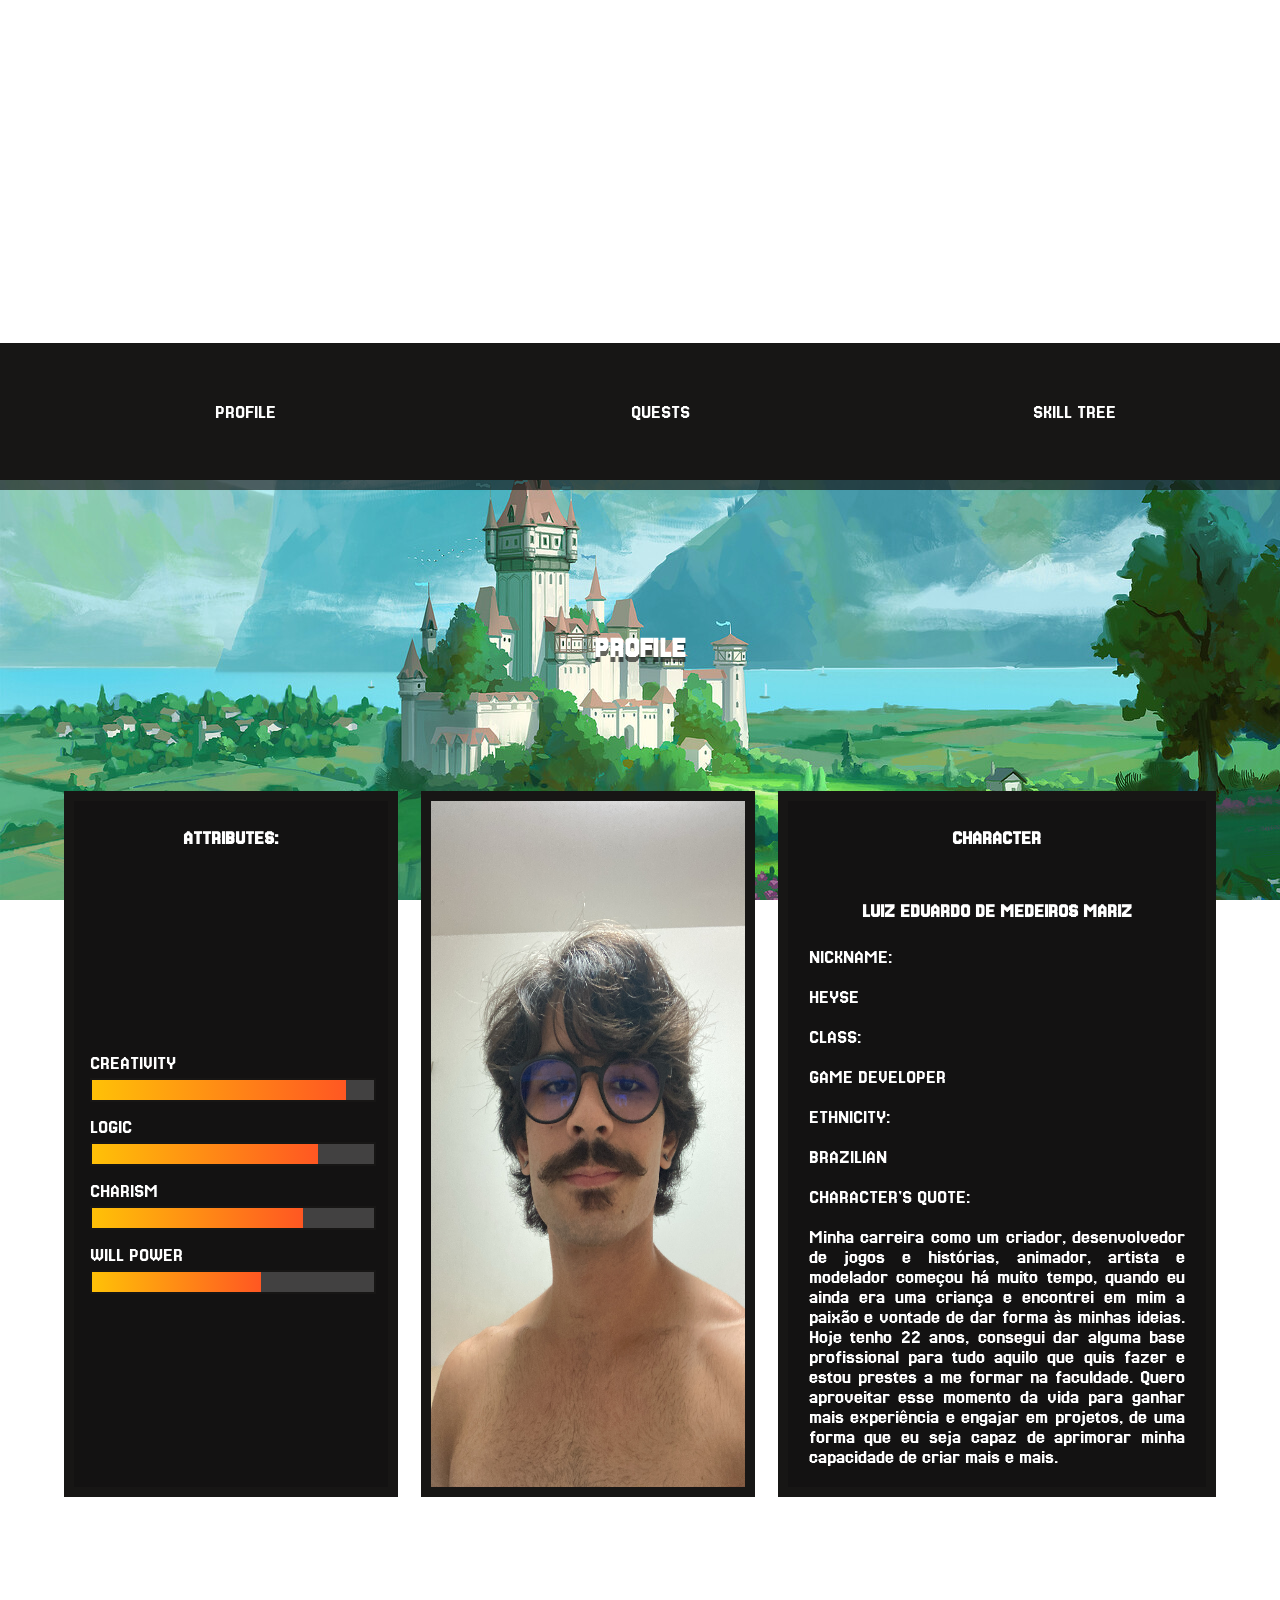
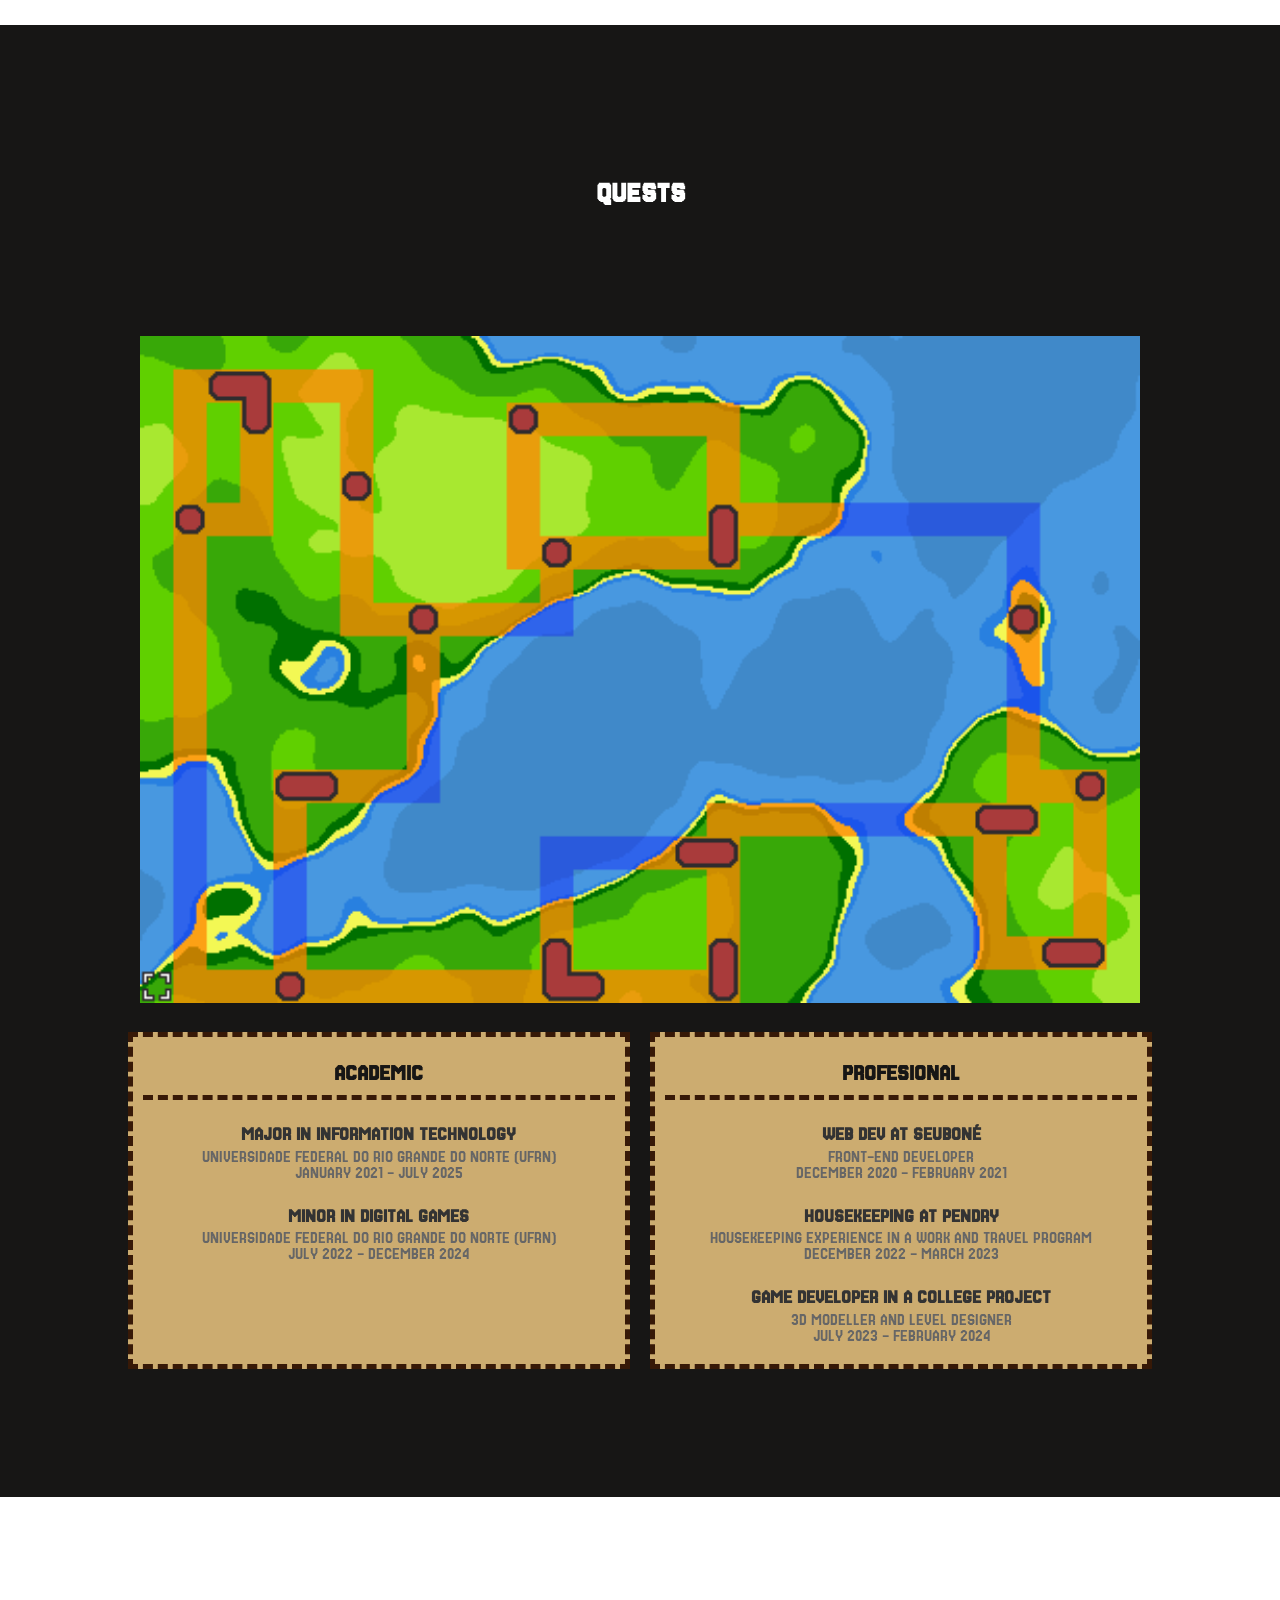
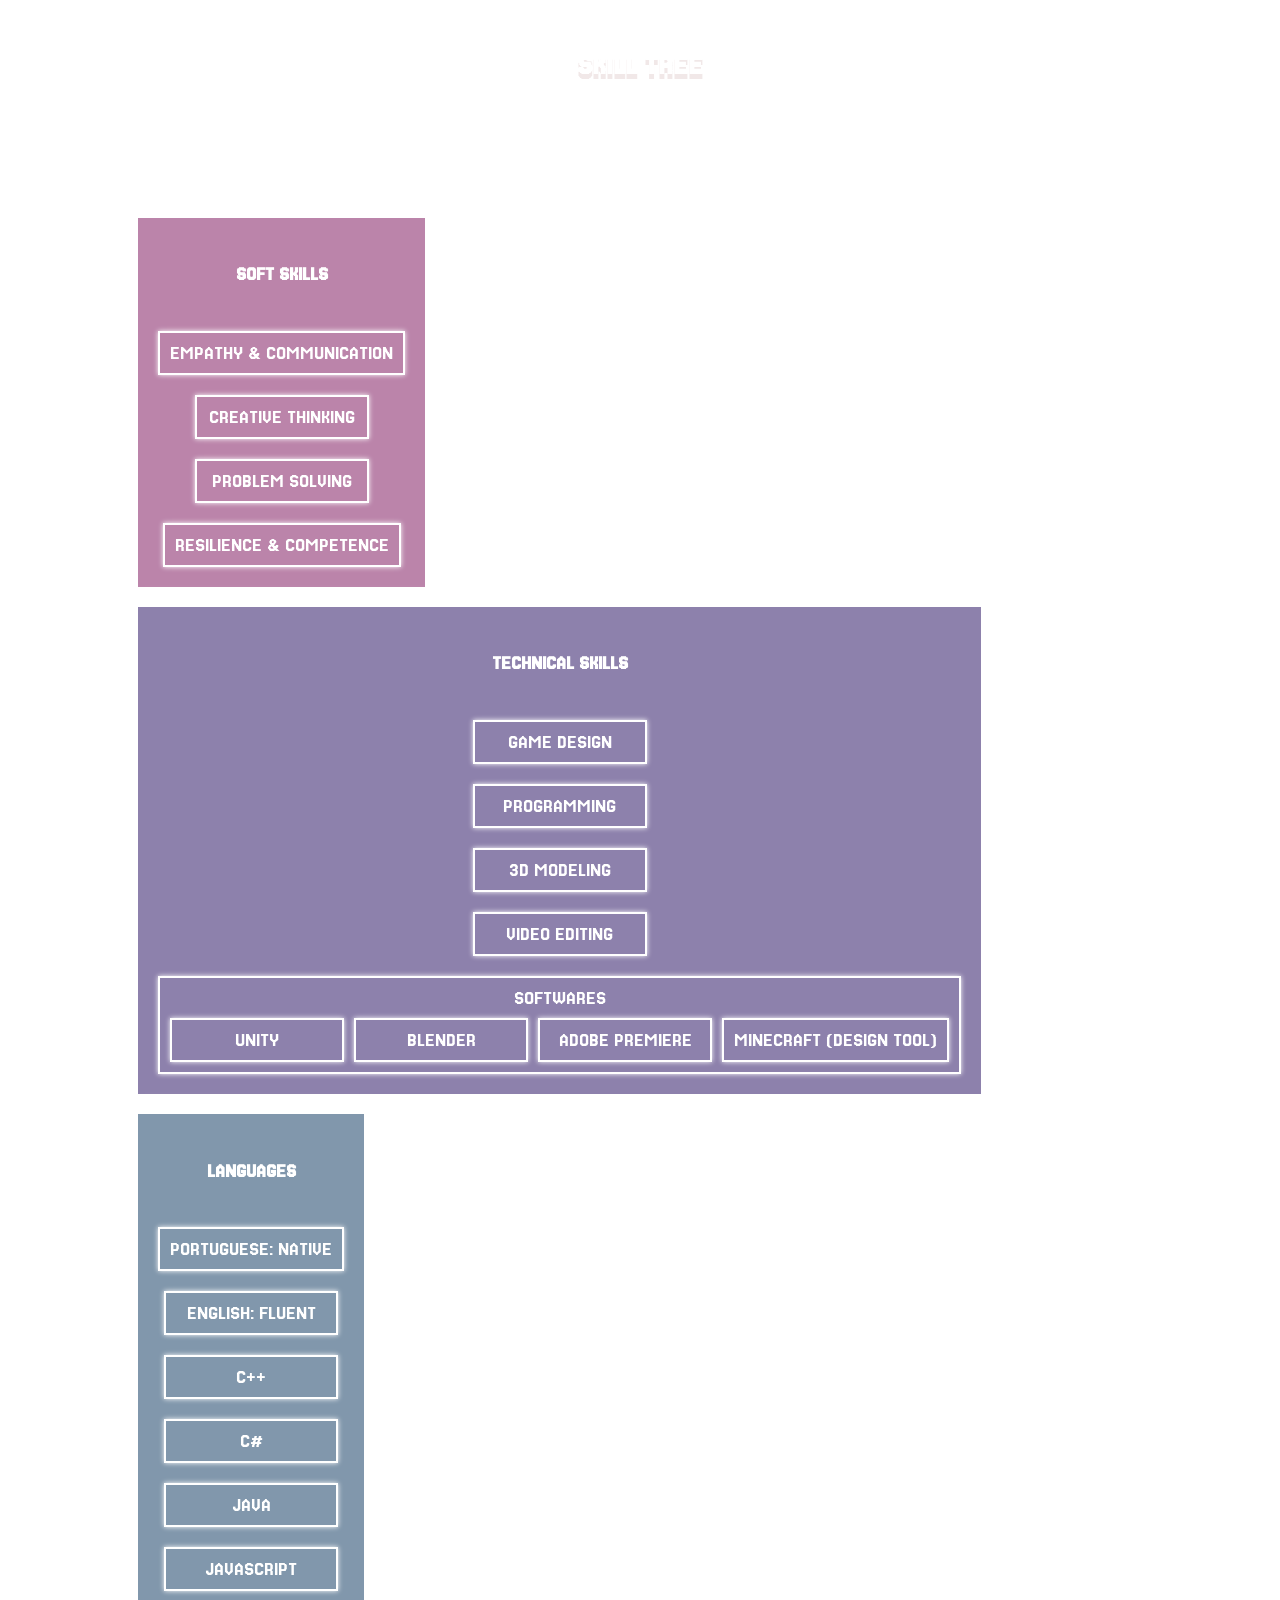
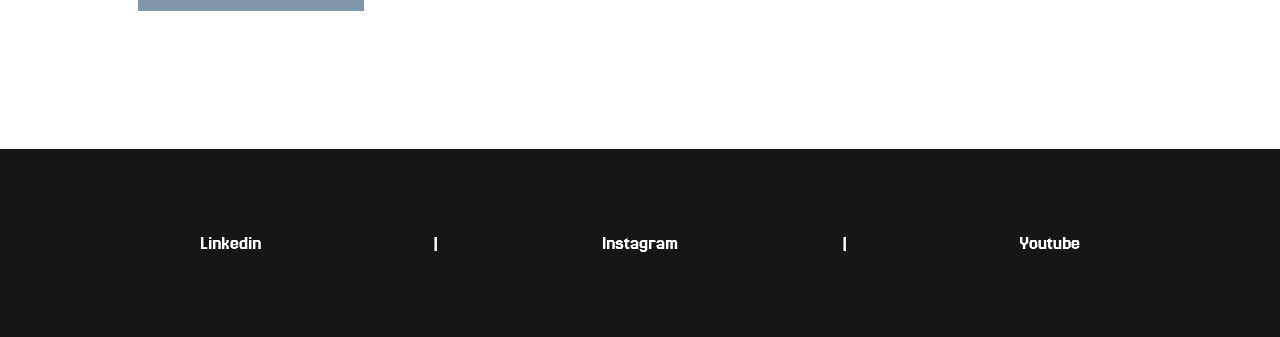
==== commit 4aaa4723: "subir versao praticamente finalizada" ====
--- a/Portfolio.html
+++ b/Portfolio.html
@@ -190,43 +190,39 @@
             </div>
         </div> -->
         <div class="skill-tree-wrapper">
-            <div class="skill-category">
-              <h3>Soft Skills</h3>
-              <div class="skill-node">Empathy & Communication</div>
-              <div class="skill-node">Creative Thinking</div>
-              <div class="skill-node">Problem Solving</div>
-              <div class="skill-node">Resilience & Confidence</div>
+            <div class="skill-category" id="skill-tree1">
+              <h4>SOFT SKILLS</h4>
+              <div class="skill-node">EMPATHY & COMMUNICATION</div>
+              <div class="skill-node">CREATIVE THINKING</div>
+              <div class="skill-node">PROBLEM SOLVING</div>
+              <div class="skill-node">RESILIENCE & COMPETENCE</div>
             </div>
           
-            <div class="skill-category central">
-              <h3>Technical Skills</h3>
-              <div class="skill-node">Game Design</div>
+            <div class="skill-category" id="skill-tree2">
+              <h4>TECHNICAL SKILLS</h4>
+              <div class="skill-node">GAME DESIGN</div>
+              <div class="skill-node">PROGRAMMING</div>
+              <div class="skill-node">3D MODELING</div>
+              <div class="skill-node">VIDEO EDITING</div>
               <div class="skill-node has-children">
-                Programming
+                SOFTWARES
                 <div class="skill-subbranch">
-                  <div class="skill-node">C++</div>
-                  <div class="skill-node">C#</div>
-                  <div class="skill-node">Java</div>
-                  <div class="skill-node">Logical Systems</div>
-                </div>
-              </div>
-              <div class="skill-node">3D Modeling</div>
-              <div class="skill-node">Video Editing</div>
-              <div class="skill-node has-children">
-                Tools
-                <div class="skill-subbranch">
-                  <div class="skill-node">Unity</div>
-                  <div class="skill-node">Blender</div>
-                  <div class="skill-node">Premiere</div>
-                  <div class="skill-node">Minecraft (Design)</div>
+                  <div class="skill-node">UNITY</div>
+                  <div class="skill-node">BLENDER</div>
+                  <div class="skill-node">ADOBE PREMIERE</div>
+                  <div class="skill-node">MINECRAFT (DESIGN TOOL)</div>
                 </div>
               </div>
             </div>
           
-            <div class="skill-category">
-              <h3>Languages</h3>
-              <div class="skill-node">Portuguese: Native</div>
-              <div class="skill-node">English: Fluent</div>
+            <div class="skill-category" id="skill-tree3">
+              <h4>LANGUAGES</h4>
+                    <div class="skill-node">PORTUGUESE: NATIVE</div>
+                    <div class="skill-node">ENGLISH: FLUENT</div>
+                    <div class="skill-node">C++</div>
+                    <div class="skill-node">C#</div>
+                    <div class="skill-node">JAVA</div>
+                    <div class="skill-node">JAVASCRIPT</div>
             </div>
           </div>
     </section>
--- a/css/Style.css
+++ b/css/Style.css
@@ -3,7 +3,6 @@
 .container{
   display: flex;
   flex-wrap: wrap;
-  /* justify-content: space-between; */
 }
 
 a{
@@ -40,7 +39,7 @@
   color: white;
 
   font-family: "Jersey 25", sans-serif;
-  /* font-family:Bahnschrift, Comic Sans MS; */
+
   font-size: 20px
 }
 
@@ -56,7 +55,6 @@
 }
 
 .navigation{
-  /* background-color: rgb(28, 5, 90); */
   background-color: #171615;
 
   box-shadow: 0px 10px #131212a4;
@@ -97,11 +95,10 @@
 }
 
 #Level02 .section-title{
-  text-shadow: 0 6px 8px black
+  text-shadow: 0 5px #131212a4
 }
 
 .profile{
-  /* display: flex; */
   justify-content: space-around;
 
   margin-left: 5%;
@@ -111,9 +108,6 @@
 #lvl02-atributtes{
   flex: 3;
   text-align: center;
-
-  /* border-radius: 25px;
-  background-color: rgba(255, 255, 255, 0.5); */
 
   border-style: solid;
   border-width: 10px ;
@@ -134,7 +128,6 @@
   text-align: left;
 
   width: 100%;
-  /* max-width: 300px; */
 
   margin-left: 5%;
   margin-right: 5%;
@@ -166,8 +159,6 @@
   border-style: solid;
   border-width: 10px ;
   border-color: #171615;
-
-  /* border-radius: 25px; */
 }
 
 #lvl02-image img{
@@ -175,7 +166,6 @@
   max-width: 1000px;
   height: auto;
 
-  /* border-radius: 25px; */
 }
 
 #lvl02-description{
@@ -184,9 +174,6 @@
   text-align: center;
 
   color: white;
-
-  /* border-radius: 25px; */
-  /* background-color: rgba(255, 255, 255, 0.5); */
 
   border-style: solid;
   border-width: 10px ;
@@ -227,14 +214,9 @@
 
   align-items: center;
 
-  /* background-color: rgb(14, 29, 95); */
   background-color: #171615;
-  /* box-shadow: 0px 10px #ff0000; */
-
-  color: white;
-
-  /* display: flex;
-  flex-direction: column; */
+
+  color: white;
 
   z-index: 2;
 }
@@ -251,8 +233,6 @@
 #Level03 .map-container img {
   width: 100%;
   height: auto;
-
-  /* box-shadow: 0 4px 12px rgba(0, 0, 0, 0.15); */
 }
 
 #Level03 .info-container {
@@ -269,7 +249,6 @@
   flex-wrap: wrap;
 }
 
-/* Cada coluna */
 #Level03 .academic,
 #Level03 .profesional {
   flex: 1;
@@ -280,12 +259,8 @@
   border-style: dashed;
   border-width: 5px ;
   border-color: #371907;
-
-  /* padding: 1.5rem;
-  box-shadow: 0 4px 12px rgba(0, 0, 0, 0.1); */
-}
-
-/* Título das colunas */
+}
+
 #Level03 .academic h3,
 #Level03 .profesional h3 {
 
@@ -299,7 +274,6 @@
   padding-bottom: 2%;
 }
 
-/* Tópicos dentro de cada área */
 #Level03 .academic .entry,
 #Level03 .profesional .entry {
   margin-bottom: 1.25rem;
@@ -325,22 +299,24 @@
   padding-bottom: 10%;
 
   background: url(../imgs/galaxy1.webp) fixed;
-  background-color: rgb(210, 255, 127);
 }
 
 #Level04 .section-title{
   color: white;
-  text-shadow: 0 6px 8px black
+  text-shadow: 0 5px #e9dbdba4;
 }
 
 .skill-tree-wrapper {
-  display: flex;
-  justify-content: space-around;
-  flex-wrap: wrap;
-  gap: 40px;
+  width: 80%;
+  display: flex;
+  justify-content: space-between;
+  
+  flex-wrap: wrap;
+
   margin: 0 auto;
-  color: white;
-  font-family: 'Press Start 2P', monospace;
+
+  color: white;
+
   text-align: center;
 }
 
@@ -348,36 +324,37 @@
   display: flex;
   flex-direction: column;
   align-items: center;
+
   gap: 20px;
-  background-color: rgba(28, 5, 90, 0.8);
+
+  border-style: solid;
+  border-width: 10px ;
+  border-color: white;
+
   padding: 20px;
-  border-radius: 20px;
+
   box-shadow: 0 0 10px white;
-  min-width: 250px;
-}
-
-.skill-category.central {
-  background-color: rgb(90, 10, 120);
-}
-
-.skill-category h3 {
-  font-size: 12px;
-  margin-bottom: 10px;
+}
+#skill-tree1{
+  background-color: rgba(120, 10, 87, 0.5);
+}
+
+#skill-tree2{
+  background-color: rgba(28, 5, 90, 0.5); 
+}
+
+#skill-tree3{
+  background-color: rgba(5, 49, 90, 0.5); 
 }
 
 .skill-node {
-  background-color: #111;
   border: 2px solid white;
   padding: 10px;
-  border-radius: 10px;
-  font-size: 10px;
+
+
   width: fit-content;
-  min-width: 180px;
+  min-width: 150px;
   box-shadow: 0 0 5px white;
-}
-
-.skill-node.has-children {
-  position: relative;
 }
 
 .skill-subbranch {
@@ -388,62 +365,11 @@
   justify-content: center;
 }
 
-.skill-node.has-children {
-  position: relative;
-  padding-bottom: 30px; /* espaço pra linha */
-}
-
-.skill-node.has-children::before {
-  content: "";
-  position: absolute;
-  top: 100%;
-  left: 50%;
-  width: 2px;
-  height: 20px;
-  background-color: white;
-  transform: translateX(-50%);
-}
-
-.skill-subbranch {
-  position: relative;
-  display: flex;
-  gap: 10px;
-  flex-wrap: wrap;
-  justify-content: center;
-  margin-top: 10px;
-}
-
-.skill-subbranch::before {
-  content: "";
-  position: absolute;
-  top: -10px;
-  left: 0;
-  width: 100%;
-  height: 2px;
-  background-color: white;
-}
-
-.skill-subbranch .skill-node {
-  position: relative;
-}
-
-.skill-subbranch .skill-node::before {
-  content: "";
-  position: absolute;
-  top: -10px;
-  left: 50%;
-  width: 2px;
-  height: 10px;
-  background-color: white;
-  transform: translateX(-50%);
-}
-
 /* footer */
 
 footer{
-  /* background-color: rgb(28, 5, 90); */
   background-color: #171615;
-  /* box-shadow: 0px -10px #3d3b3896; */
+
   color: white;
 
   padding-top: 5%;
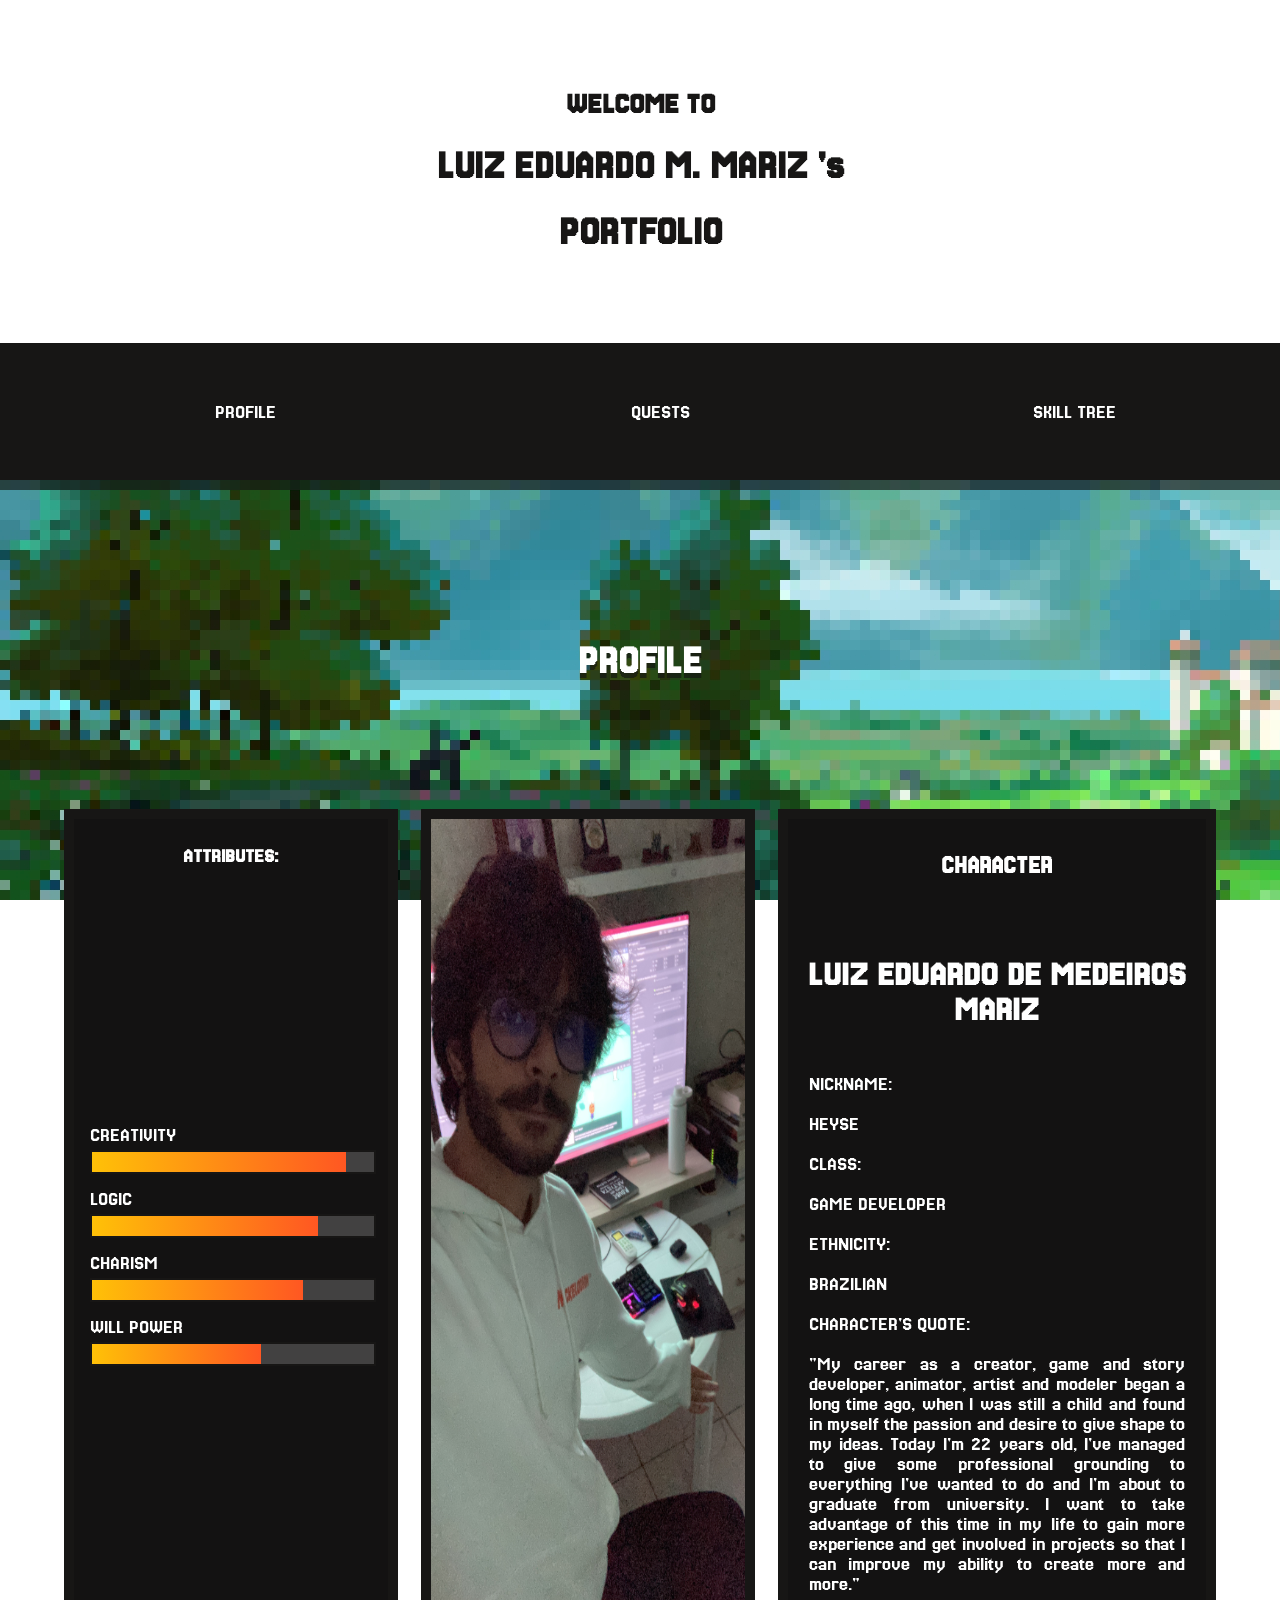
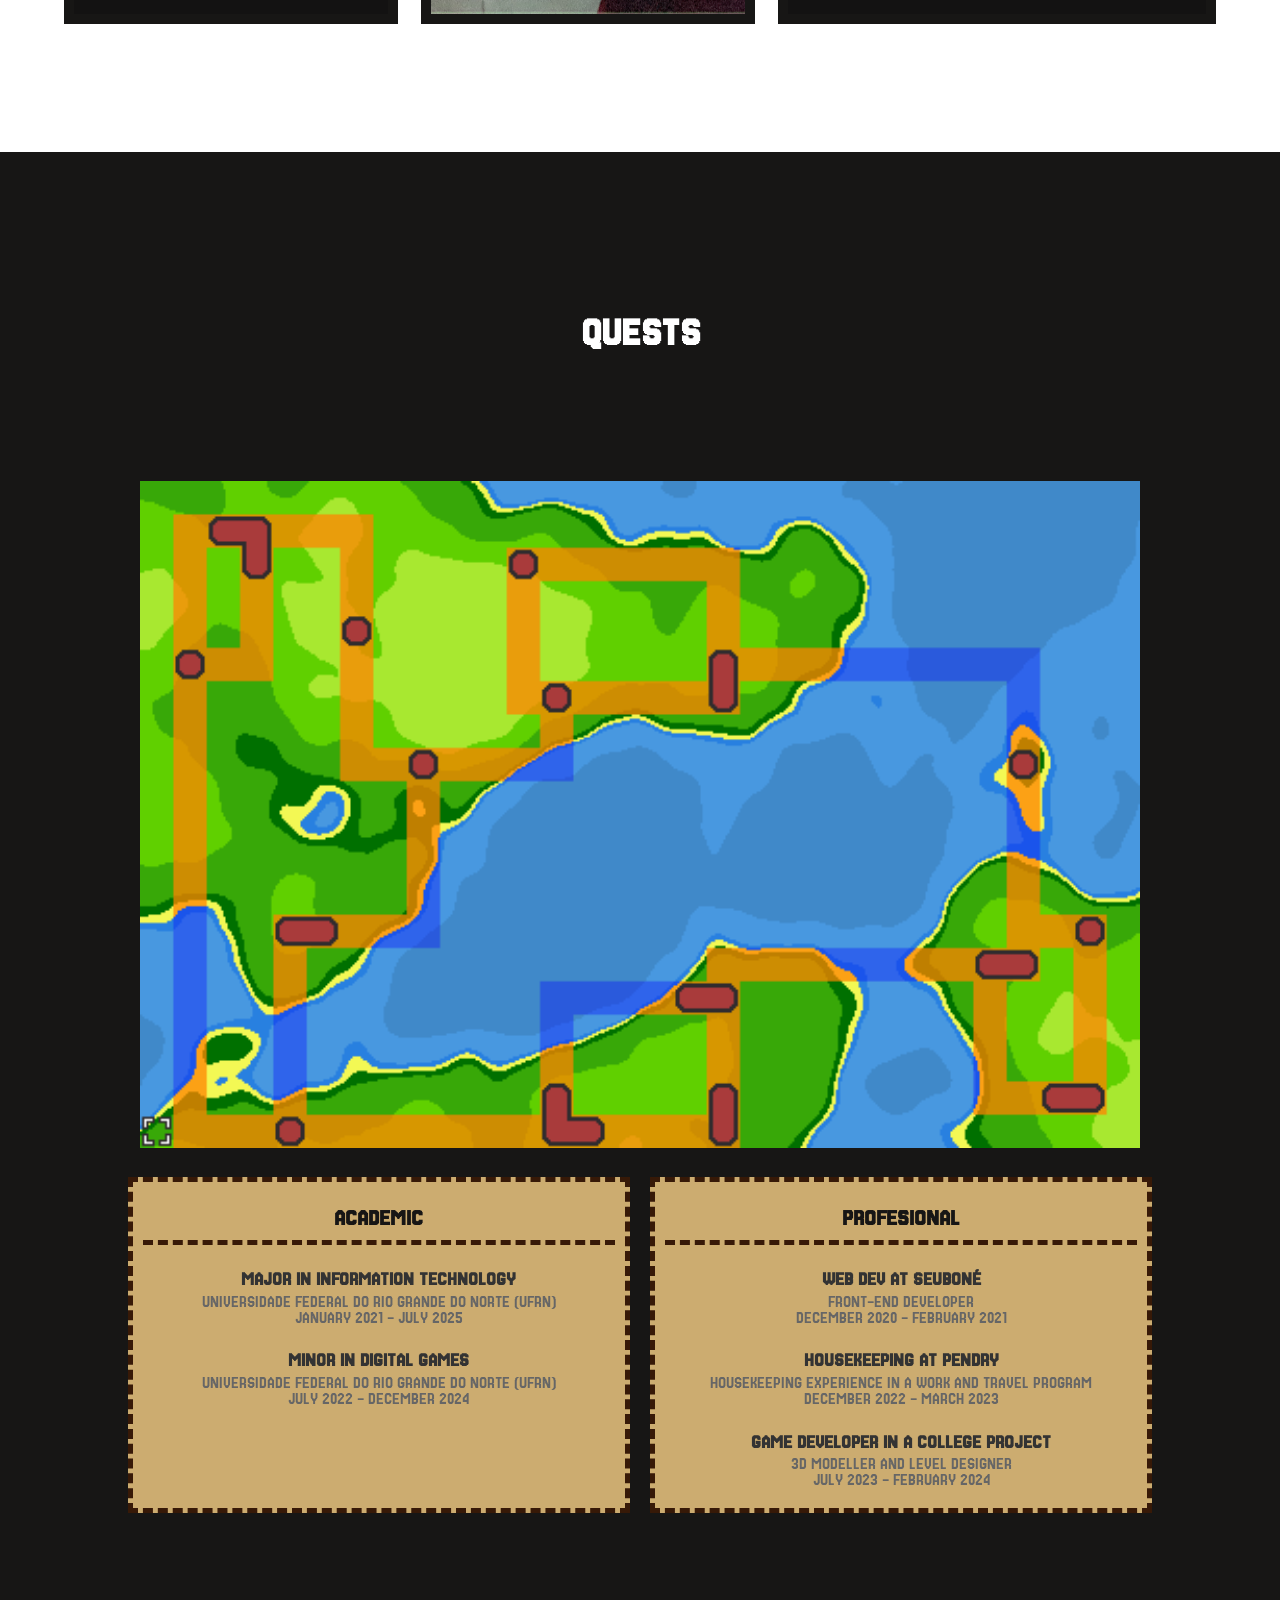
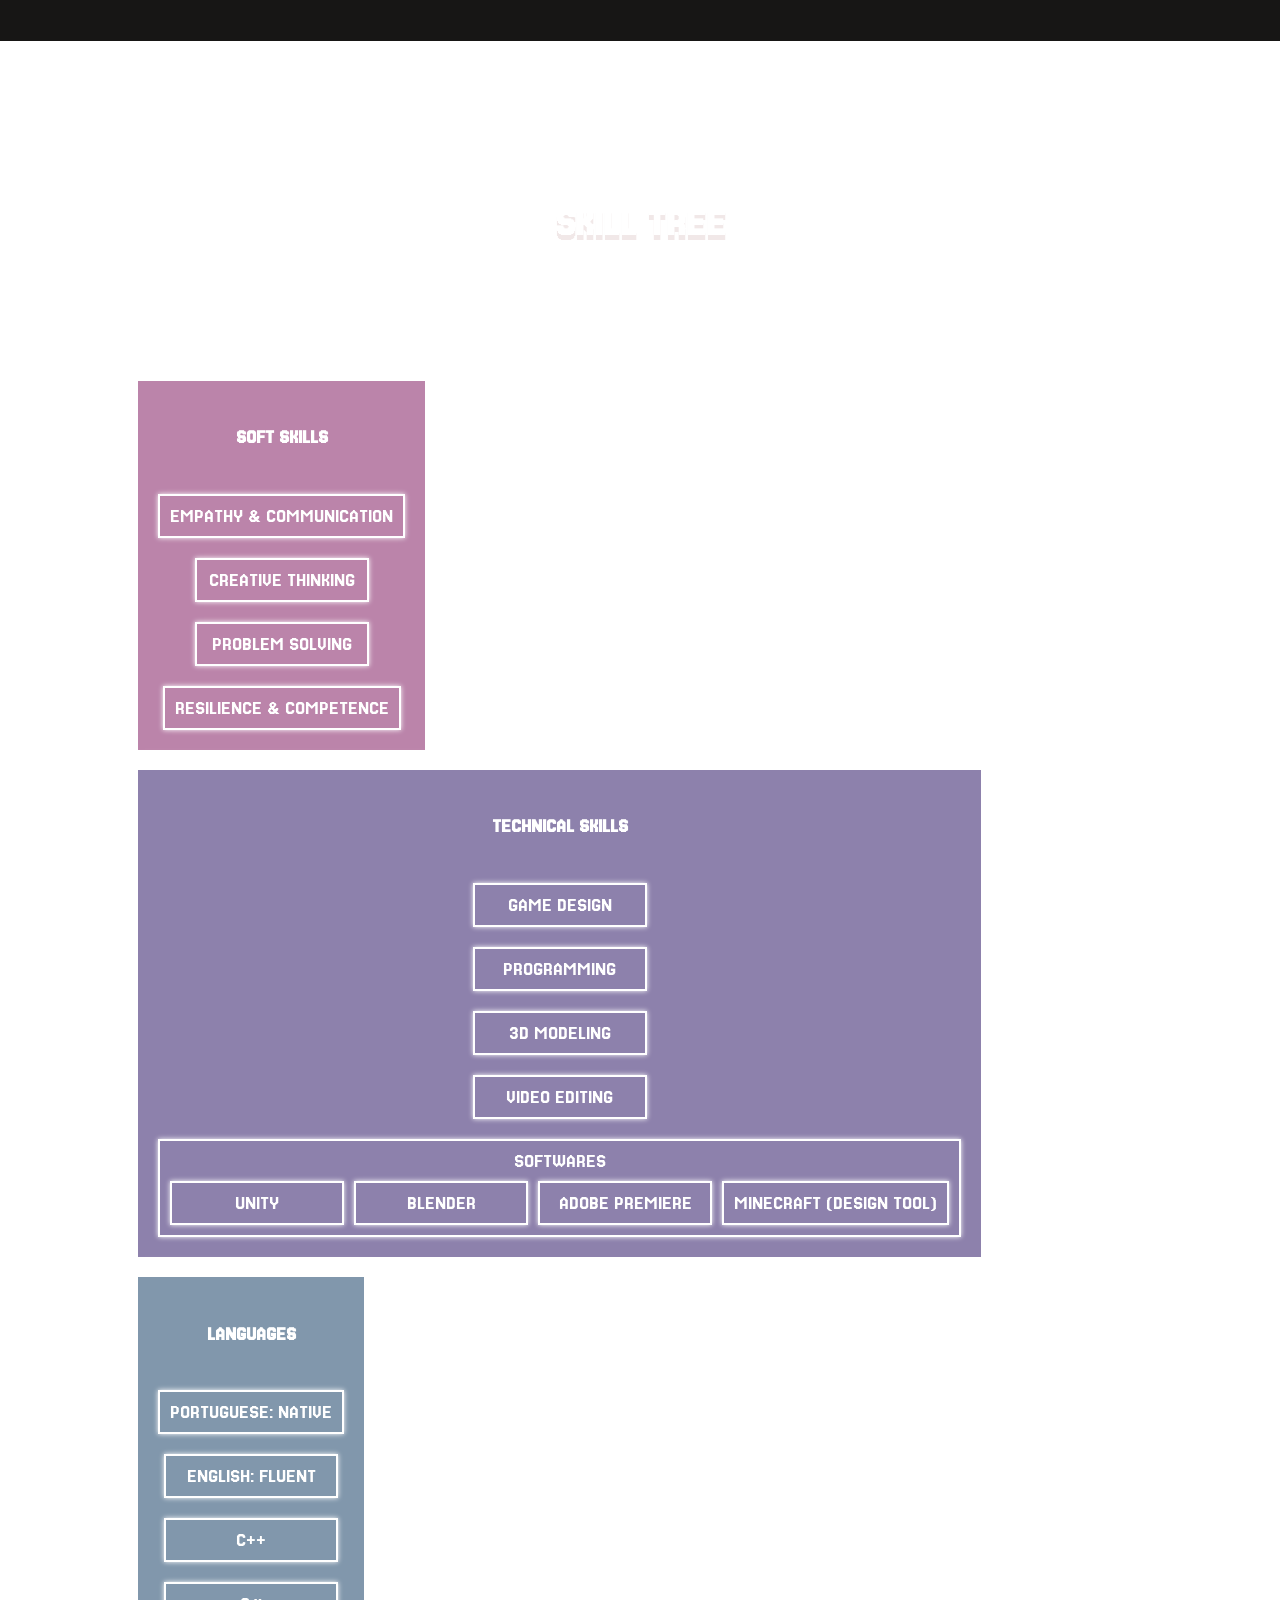
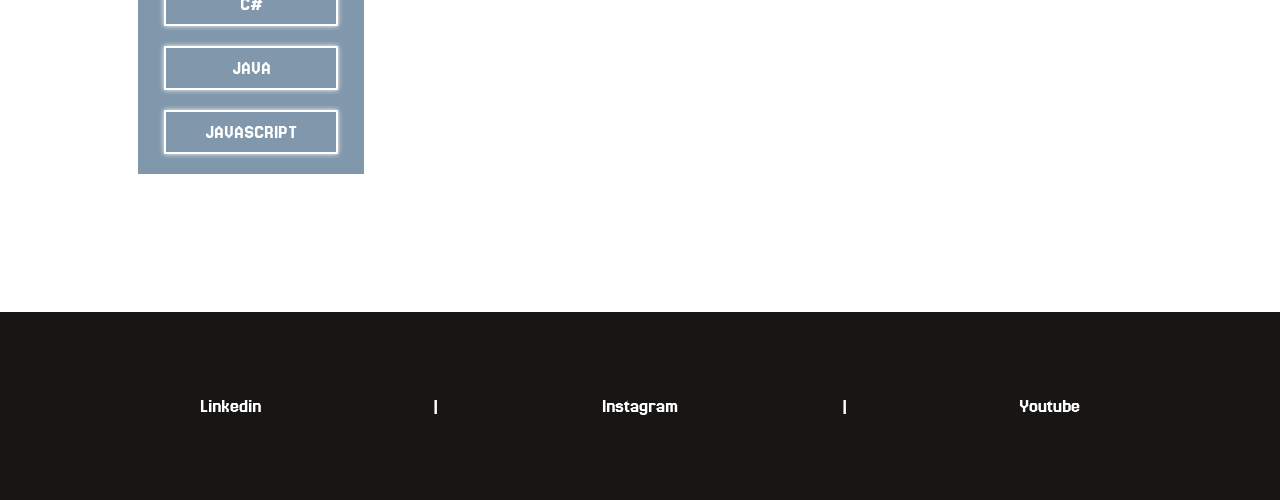
==== commit 4ddefe66: "fkt" ====
--- a/Portfolio.html
+++ b/Portfolio.html
@@ -40,7 +40,7 @@
 
     <section id="Level02">
         <div class="container section-title">
-            <h2>PROFILE</h2>
+            <h2 style="font-size: 40px;">PROFILE</h2>
         </div>
         <div class="container profile">
             <div class="container" id="lvl02-atributtes">
@@ -83,15 +83,15 @@
                 </div>
             </div>
             <div class="container" id="lvl02-image">
-                <img src="./imgs/profile-img.JPG" alt="Luiz Eduardo's photo">
+                <img src="./imgs/profile2-img.JPG" alt="Luiz Eduardo's photo">
             </div>
             <div class="container" id="lvl02-description">
                 <div class="container column">
                     <div>
-                        <h4>CHARACTER</h4>
+                        <h4 style="font-size: 25px;">CHARACTER</h4>
                     </div>
                     <div>
-                        <h4>LUIZ EDUARDO DE MEDEIROS MARIZ</h4>
+                        <h4 style="font-size: 35px;">LUIZ EDUARDO DE MEDEIROS MARIZ</h4>
                     </div>
                 </div>
                 <div class="container column">
@@ -116,11 +116,11 @@
                     <div class="container row">
                         <span>CHARACTER'S QUOTE:</span> 
                         <div id="lvl02-description-character-quote">
-                            <p>Minha carreira como um criador, desenvolvedor de jogos e histórias, animador, artista e modelador começou há muito tempo, 
-                                quando eu ainda era uma criança e encontrei em mim a paixão e vontade de dar forma às minhas ideias. 
-                                Hoje tenho 22 anos, consegui dar alguma base profissional para tudo aquilo que quis fazer e estou prestes a me formar na faculdade. 
-                                Quero aproveitar esse momento da vida para ganhar mais experiência e engajar em projetos, de uma forma que eu seja capaz de aprimorar 
-                                minha capacidade de criar mais e mais.
+                            <p>"My career as a creator, game and story developer, animator, artist and modeler began a long time ago, 
+                                when I was still a child and found in myself the passion and desire to give shape to my ideas. 
+                                Today I'm 22 years old, I've managed to give some professional grounding to everything I've wanted to do 
+                                and I'm about to graduate from university. I want to take advantage of this time in my life to gain more 
+                                experience and get involved in projects so that I can improve my ability to create more and more."
                             </p>
                         </div>
                     </div>
@@ -131,7 +131,7 @@
 
     <section id="Level03">
         <div class="container section-title">
-            <h2>QUESTS</h2>
+            <h2 style="font-size: 40px;">QUESTS</h2>
         </div>
 
         <div class="map-container">
@@ -176,7 +176,7 @@
 
     <section id="Level04">
         <div class="container section-title">
-            <h2>SKILL TREE</h2>
+            <h2 style="font-size: 40px;">SKILL TREE</h2>
         </div>
         <!-- <div class="skill-tree">
             <div class="skill-branch">
--- a/css/Style.css
+++ b/css/Style.css
@@ -46,6 +46,7 @@
 /* Header */
 
 .title{
+  color: #171615;
   width: 100%;
 
   background-image: url(https://images.steamusercontent.com/ugc/2310974141604980016/B4EF3A7A2D1772DE26B1A6F51CE33A04FD8BB917/?imw=5000&imh=5000&ima=fit&impolicy=Letterbox&imcolor=%23000000&letterbox=false);
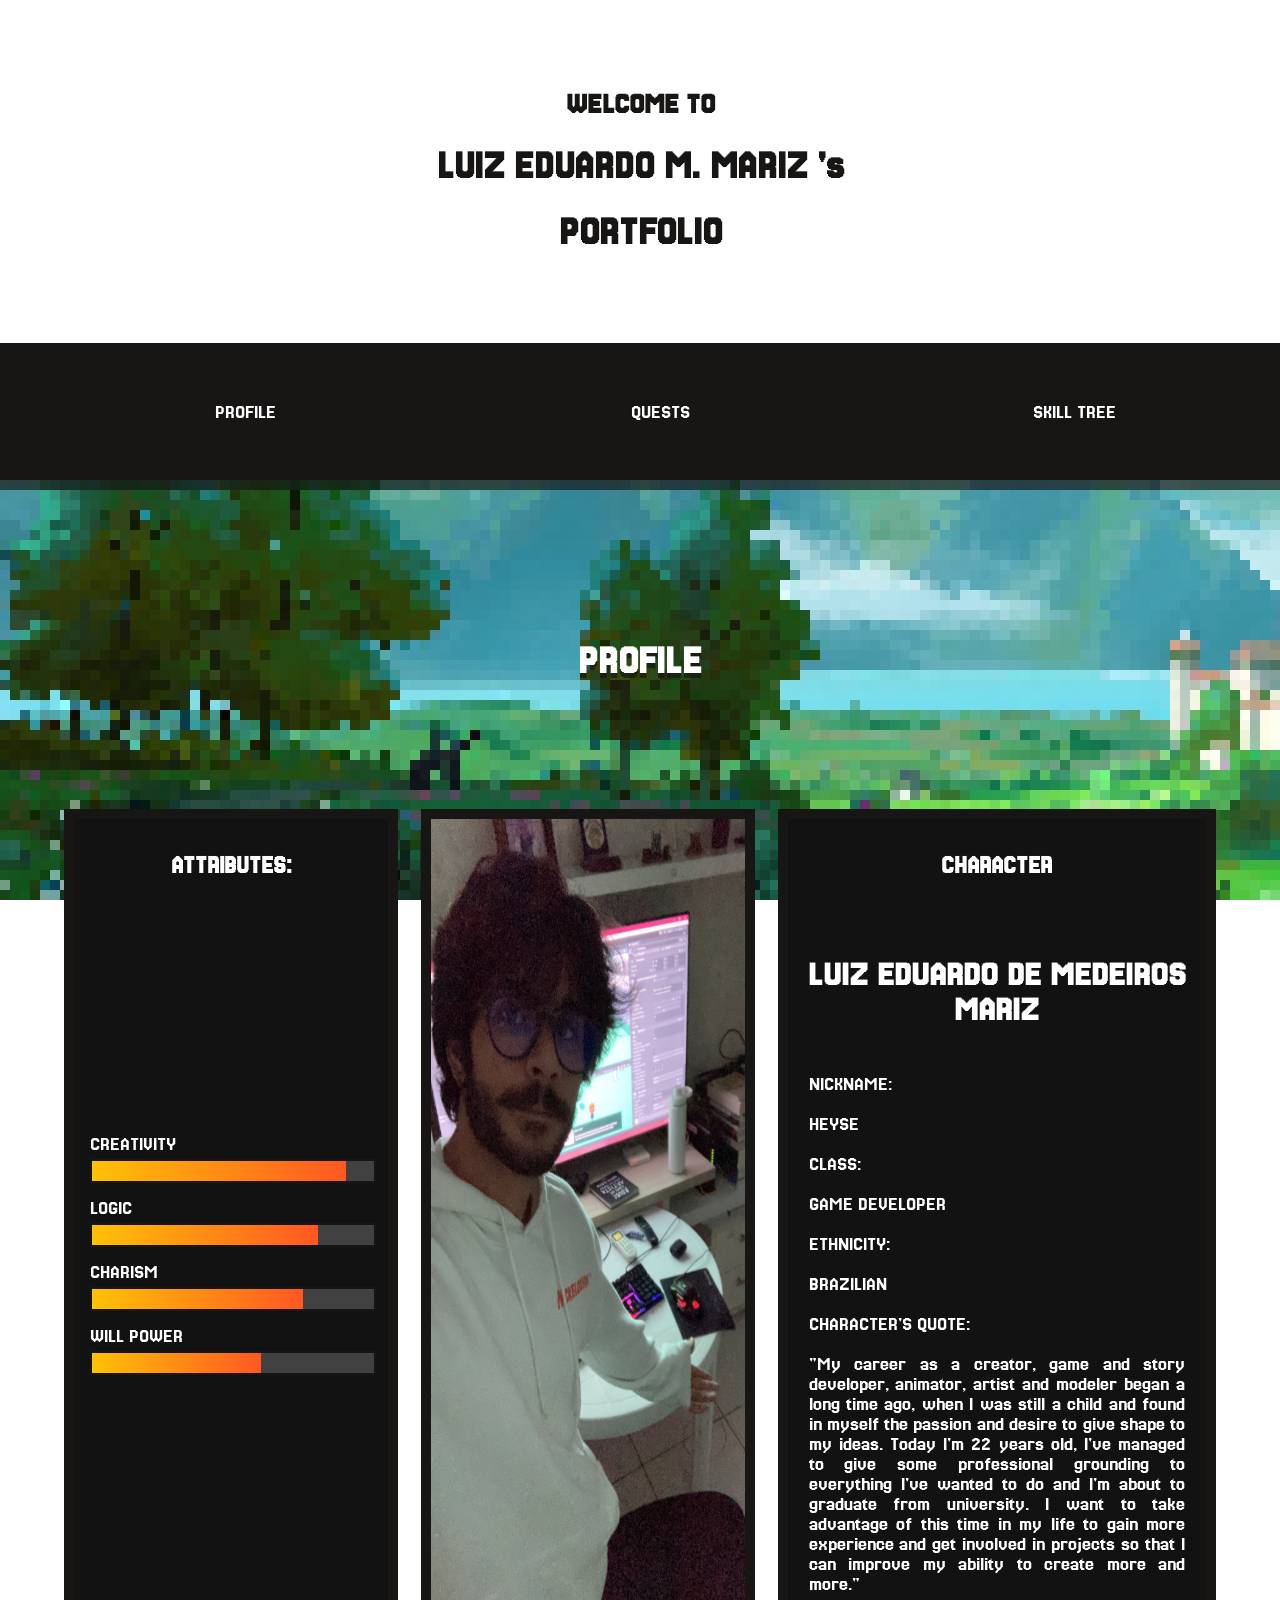
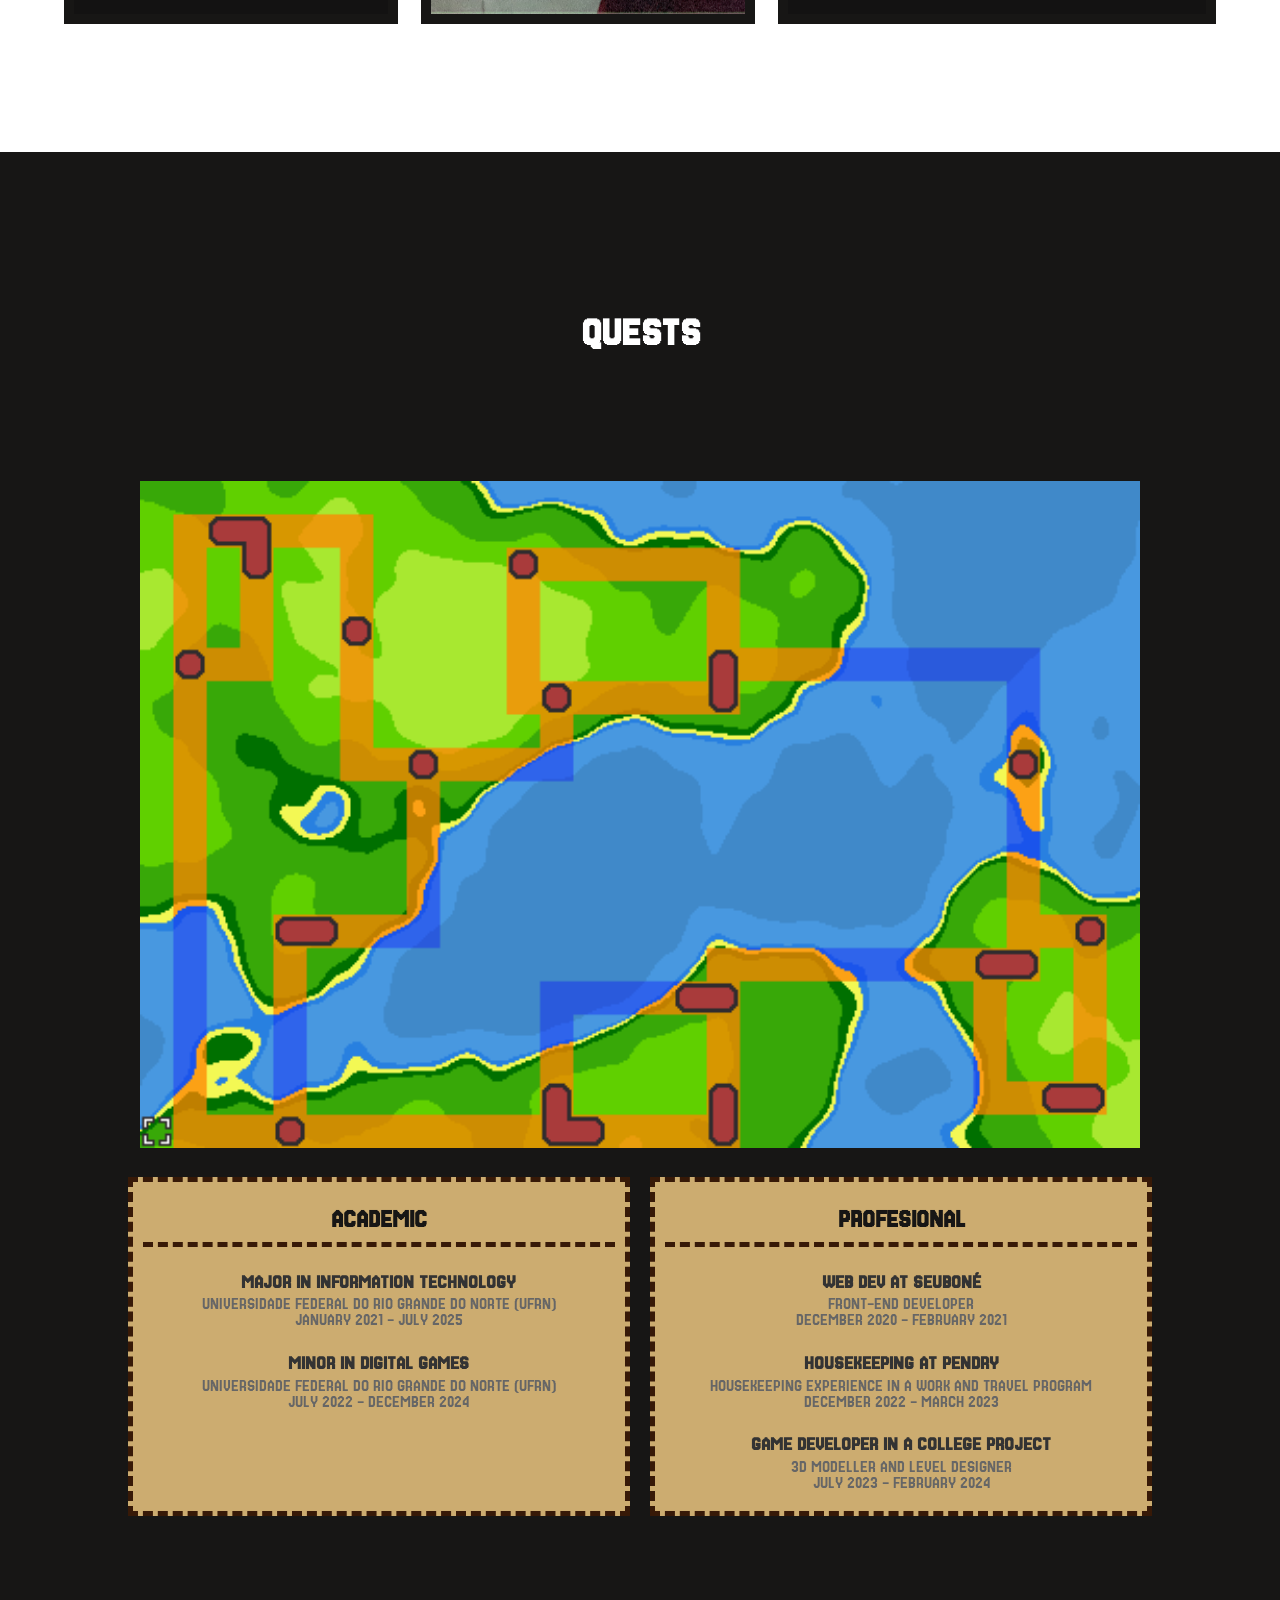
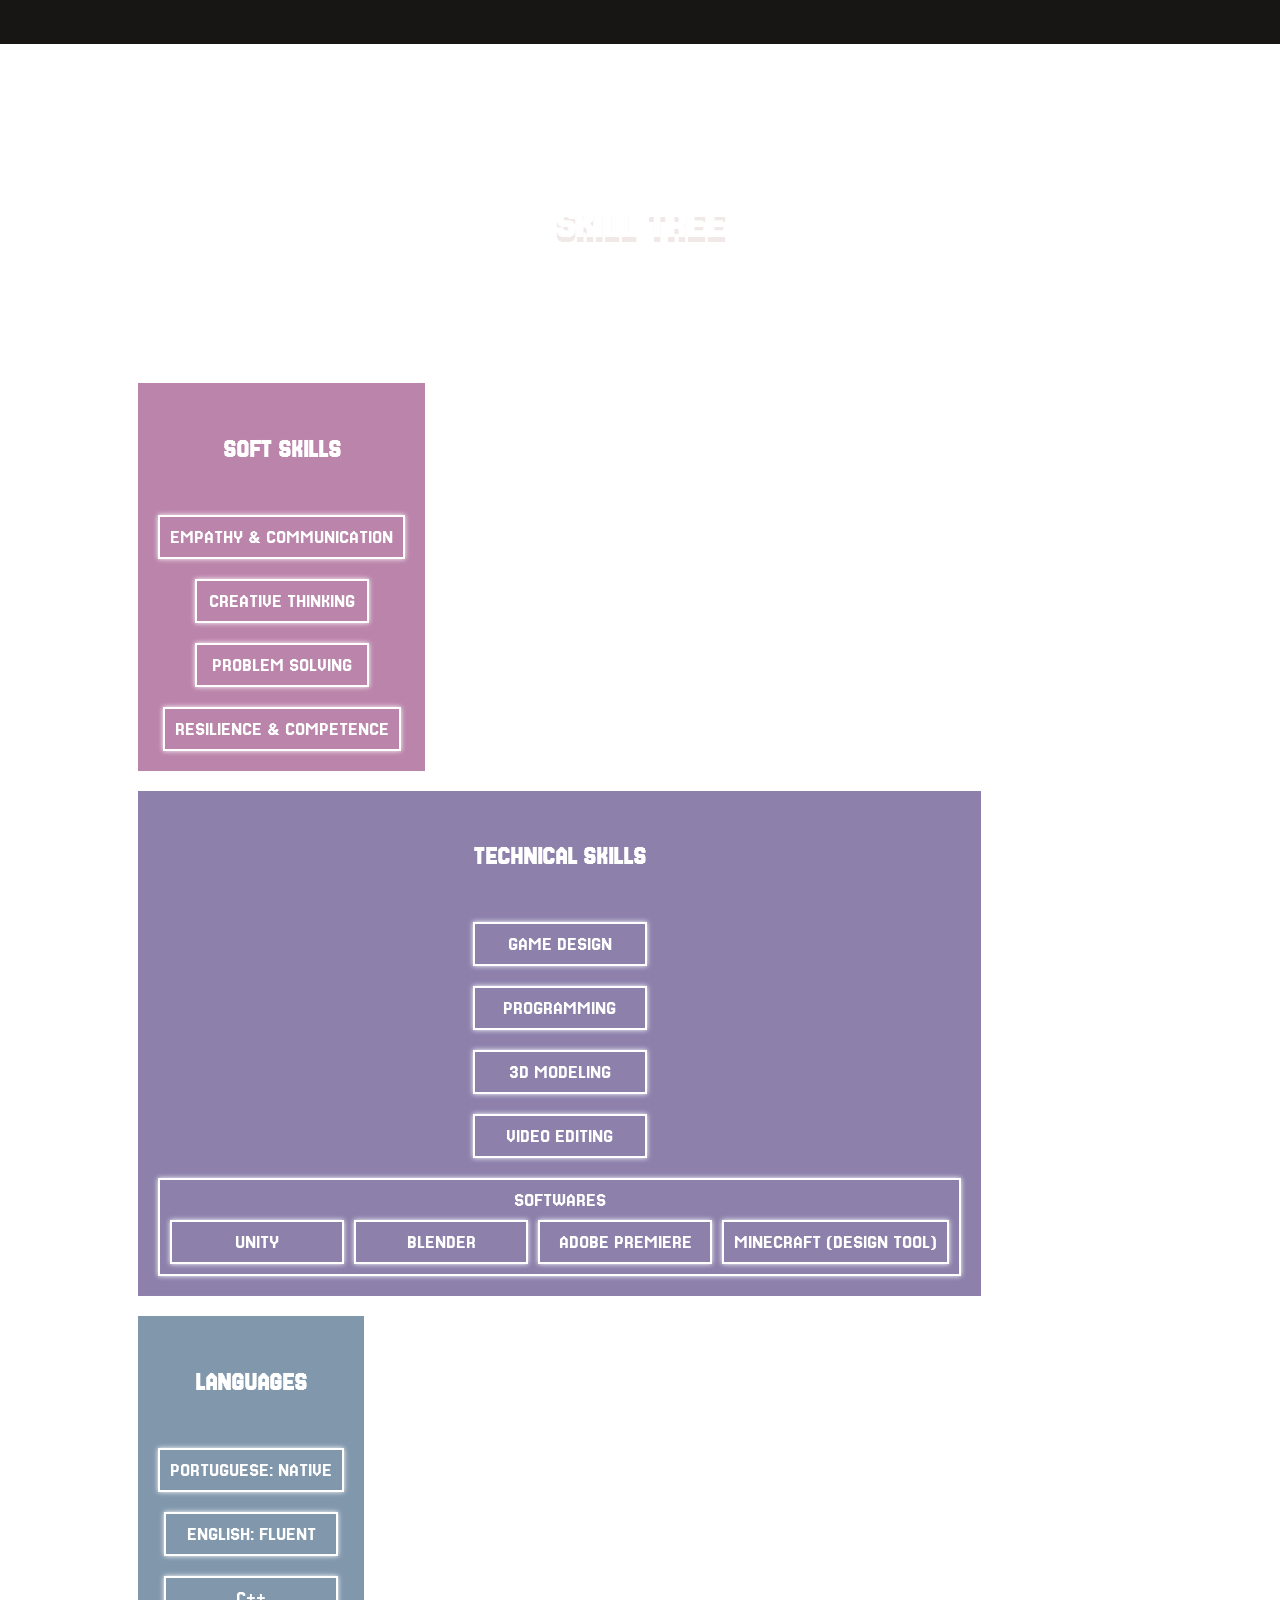
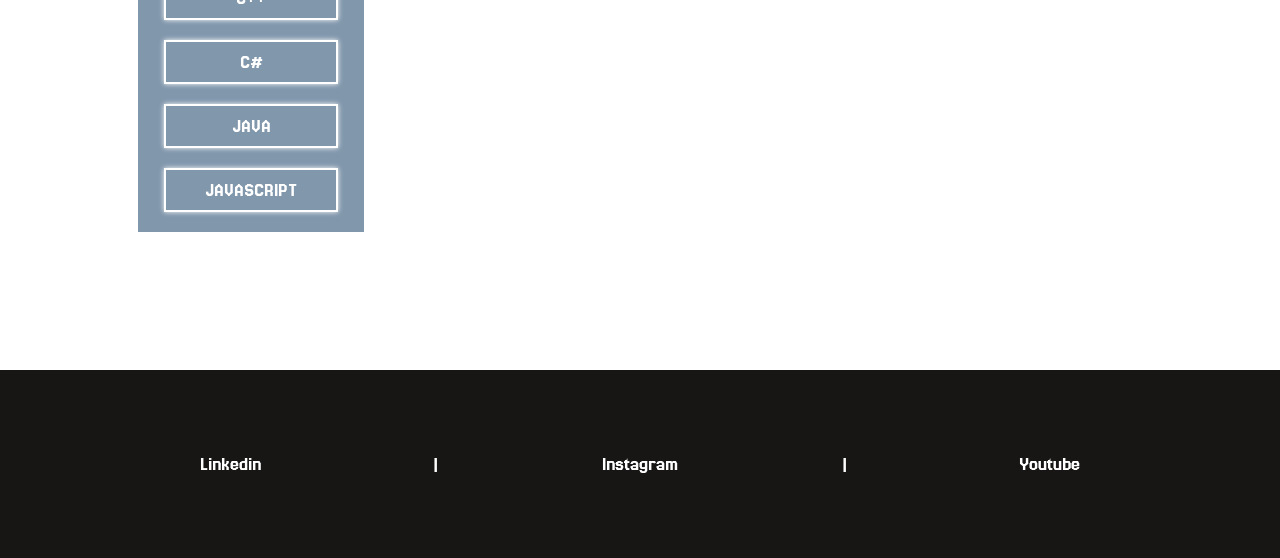
==== commit d6253b9c: "mode little updates" ====
--- a/Portfolio.html
+++ b/Portfolio.html
@@ -45,7 +45,7 @@
         <div class="container profile">
             <div class="container" id="lvl02-atributtes">
                 <div class="container column">
-                    <h4>ATTRIBUTES:</h4>
+                    <h4 style="font-size: 25px;">ATTRIBUTES:</h4>
                 </div>
                 <div class="container column">
                     <div class="container row">
@@ -140,7 +140,7 @@
         
           <div class="info-container">
             <div class="academic">
-              <h3>ACADEMIC</h3>
+              <h3 style="font-size: 25px;">ACADEMIC</h3>
               <div class="entry">
                 <h4>MAJOR IN INFORMATION TECHNOLOGY</h4>
                 <p>UNIVERSIDADE FEDERAL DO RIO GRANDE DO NORTE (UFRN)</p>
@@ -154,7 +154,7 @@
             </div>
         
             <div class="profesional">
-              <h3>PROFESIONAL</h3>
+              <h3 style="font-size: 25px;">PROFESIONAL</h3>
               <div class="entry">
                 <h4>WEB DEV AT SEUBONÉ</h4>
                 <p>FRONT-END DEVELOPER</p>
@@ -191,7 +191,7 @@
         </div> -->
         <div class="skill-tree-wrapper">
             <div class="skill-category" id="skill-tree1">
-              <h4>SOFT SKILLS</h4>
+              <h4 style="font-size: 25px;">SOFT SKILLS</h4>
               <div class="skill-node">EMPATHY & COMMUNICATION</div>
               <div class="skill-node">CREATIVE THINKING</div>
               <div class="skill-node">PROBLEM SOLVING</div>
@@ -199,7 +199,7 @@
             </div>
           
             <div class="skill-category" id="skill-tree2">
-              <h4>TECHNICAL SKILLS</h4>
+              <h4 style="font-size: 25px;">TECHNICAL SKILLS</h4>
               <div class="skill-node">GAME DESIGN</div>
               <div class="skill-node">PROGRAMMING</div>
               <div class="skill-node">3D MODELING</div>
@@ -216,7 +216,7 @@
             </div>
           
             <div class="skill-category" id="skill-tree3">
-              <h4>LANGUAGES</h4>
+              <h4 style="font-size: 25px;">LANGUAGES</h4>
                     <div class="skill-node">PORTUGUESE: NATIVE</div>
                     <div class="skill-node">ENGLISH: FLUENT</div>
                     <div class="skill-node">C++</div>
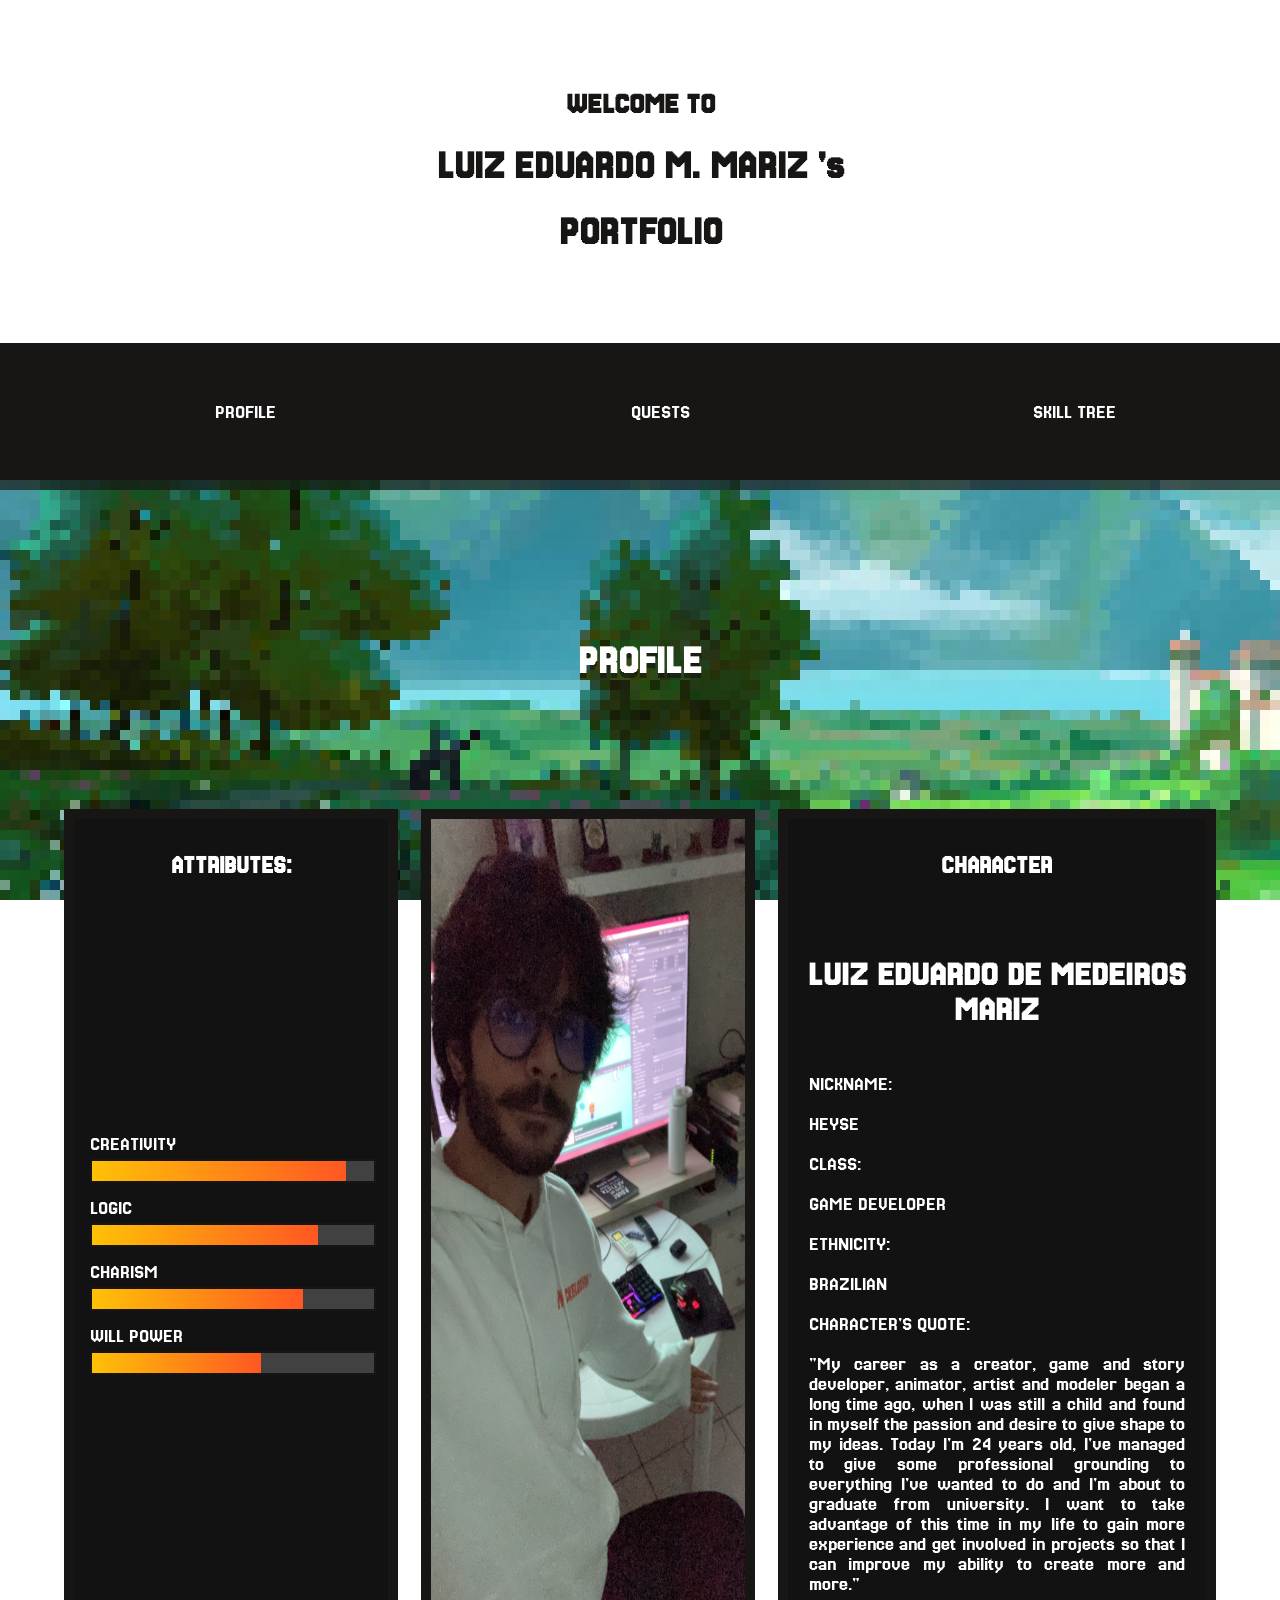
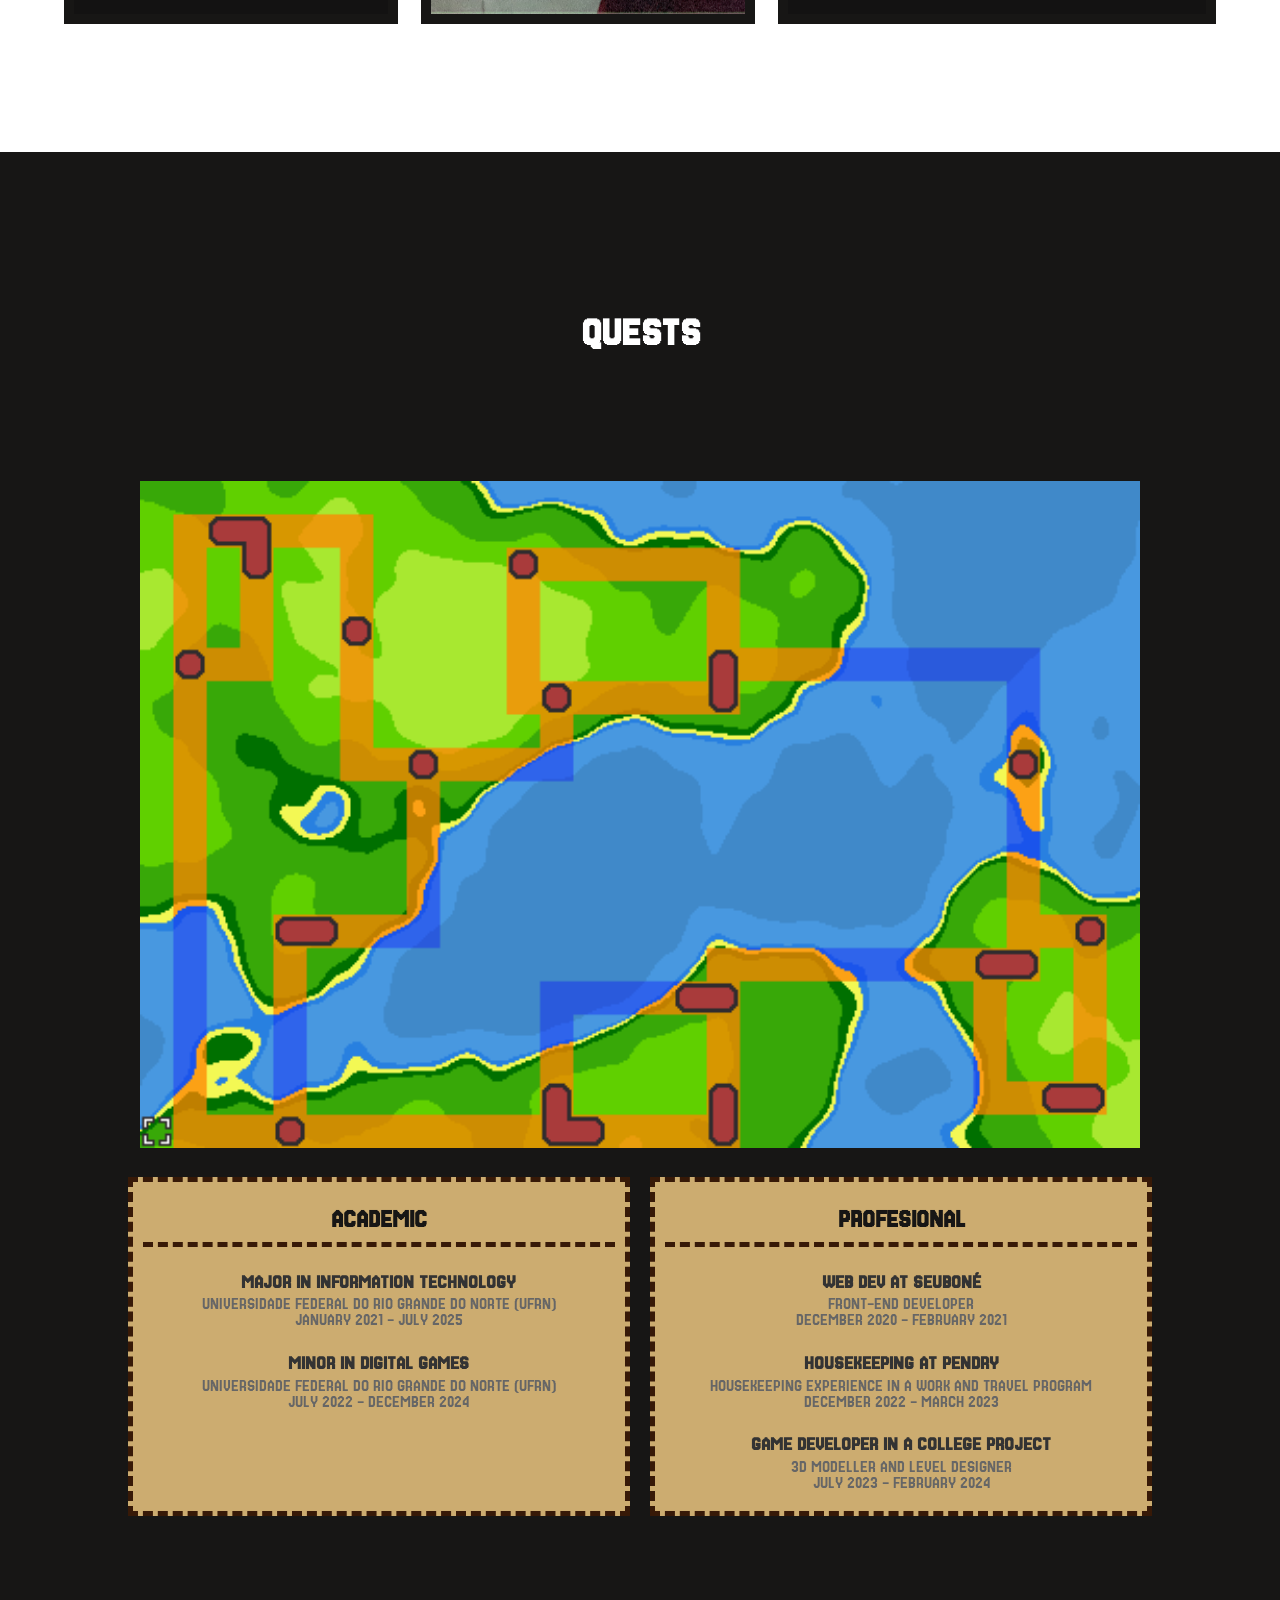
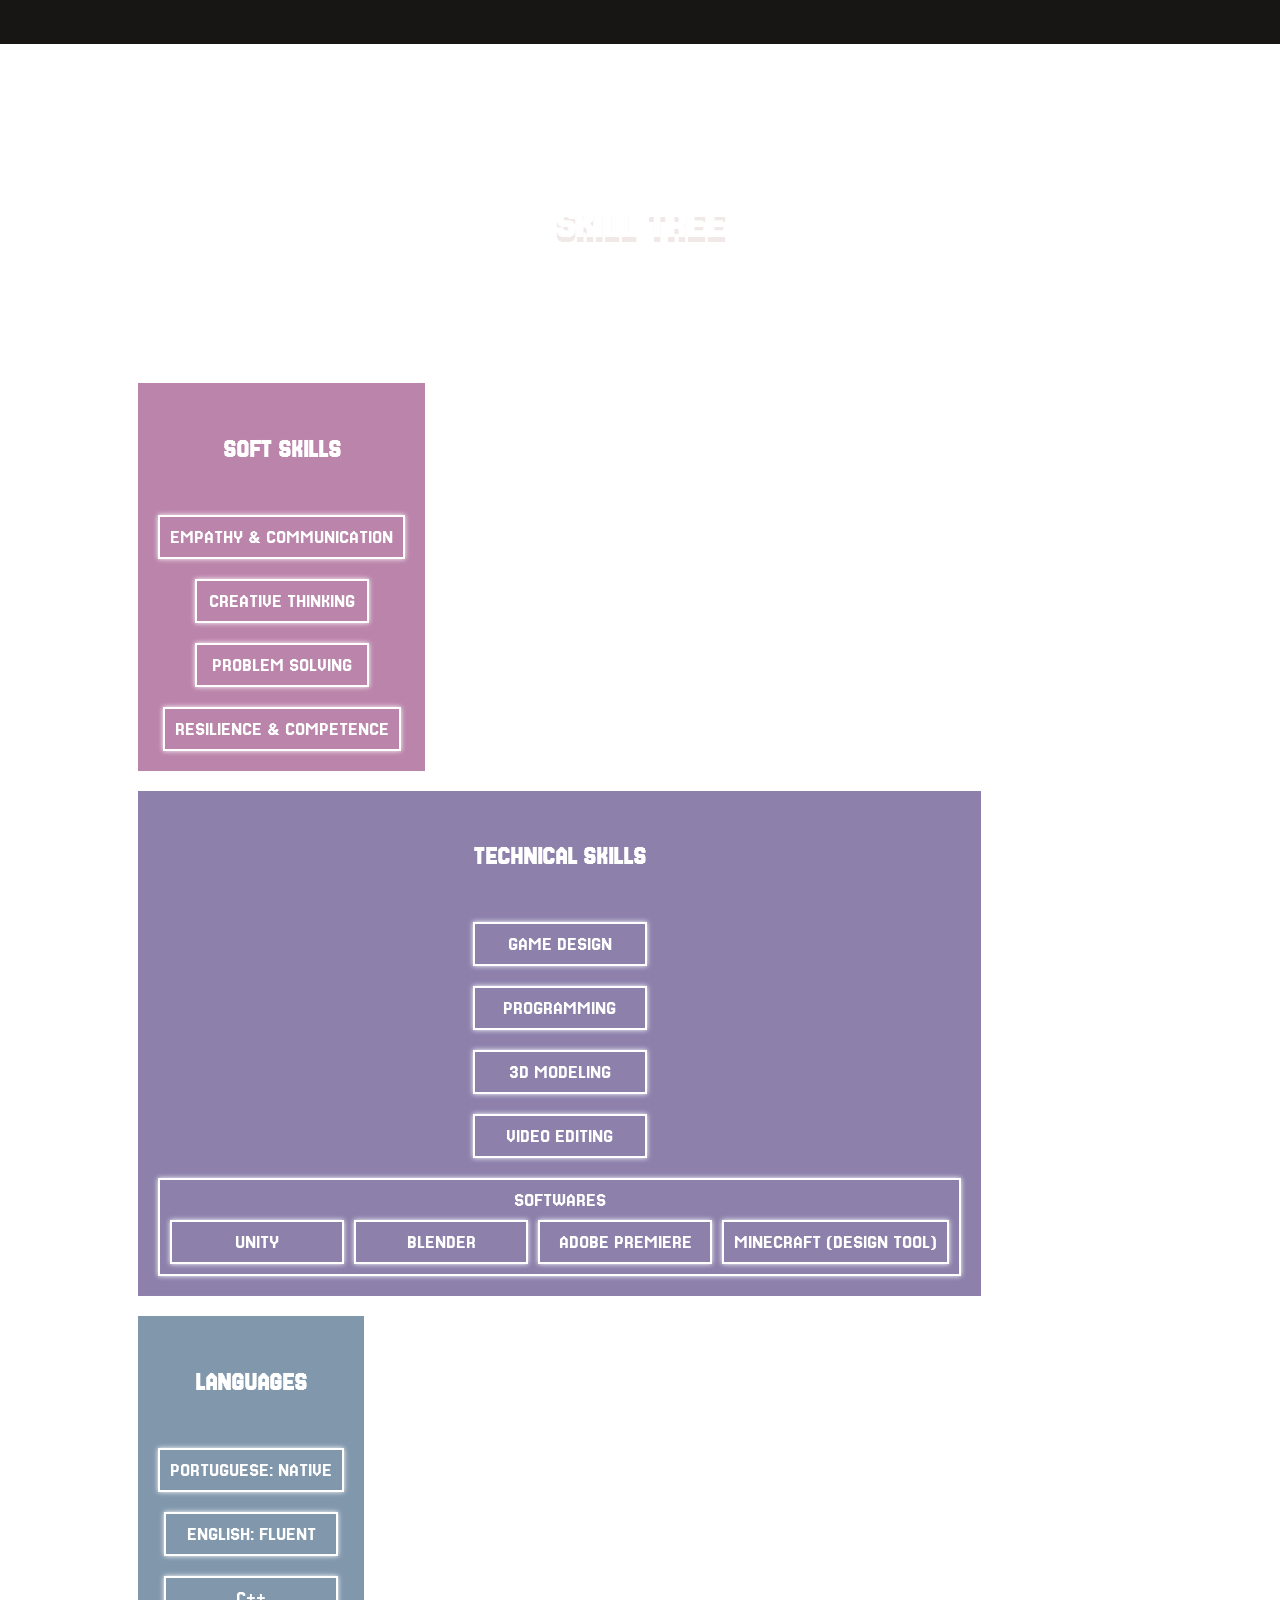
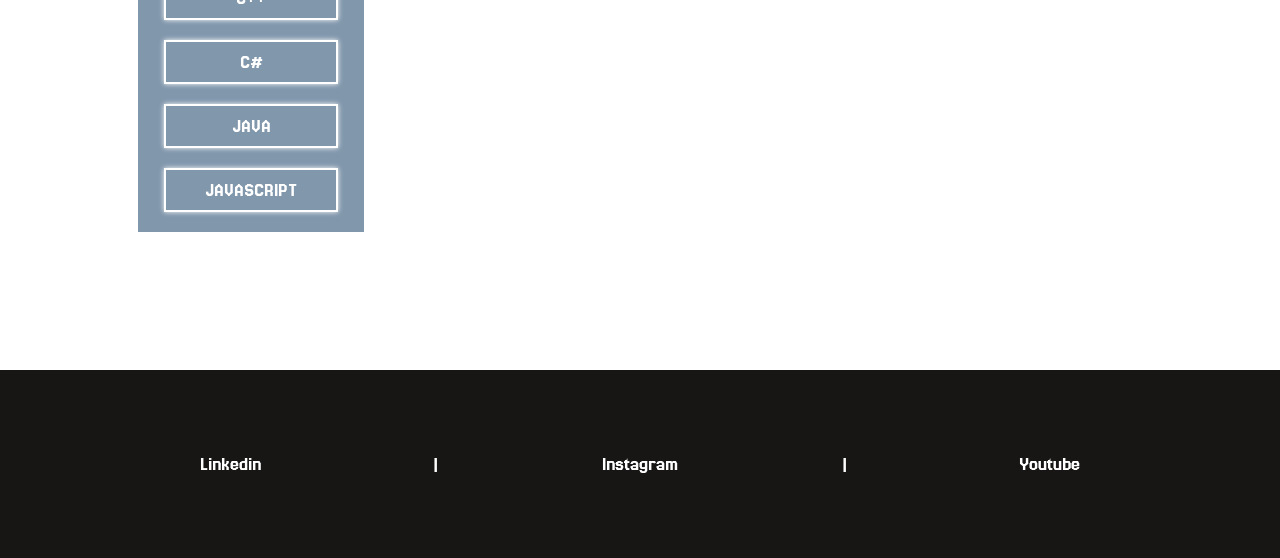
==== commit 8a709e9d: "refreshing" ====
--- a/Portfolio.html
+++ b/Portfolio.html
@@ -118,7 +118,7 @@
                         <div id="lvl02-description-character-quote">
                             <p>"My career as a creator, game and story developer, animator, artist and modeler began a long time ago, 
                                 when I was still a child and found in myself the passion and desire to give shape to my ideas. 
-                                Today I'm 22 years old, I've managed to give some professional grounding to everything I've wanted to do 
+                                Today I'm 24 years old, I've managed to give some professional grounding to everything I've wanted to do 
                                 and I'm about to graduate from university. I want to take advantage of this time in my life to gain more 
                                 experience and get involved in projects so that I can improve my ability to create more and more."
                             </p>
